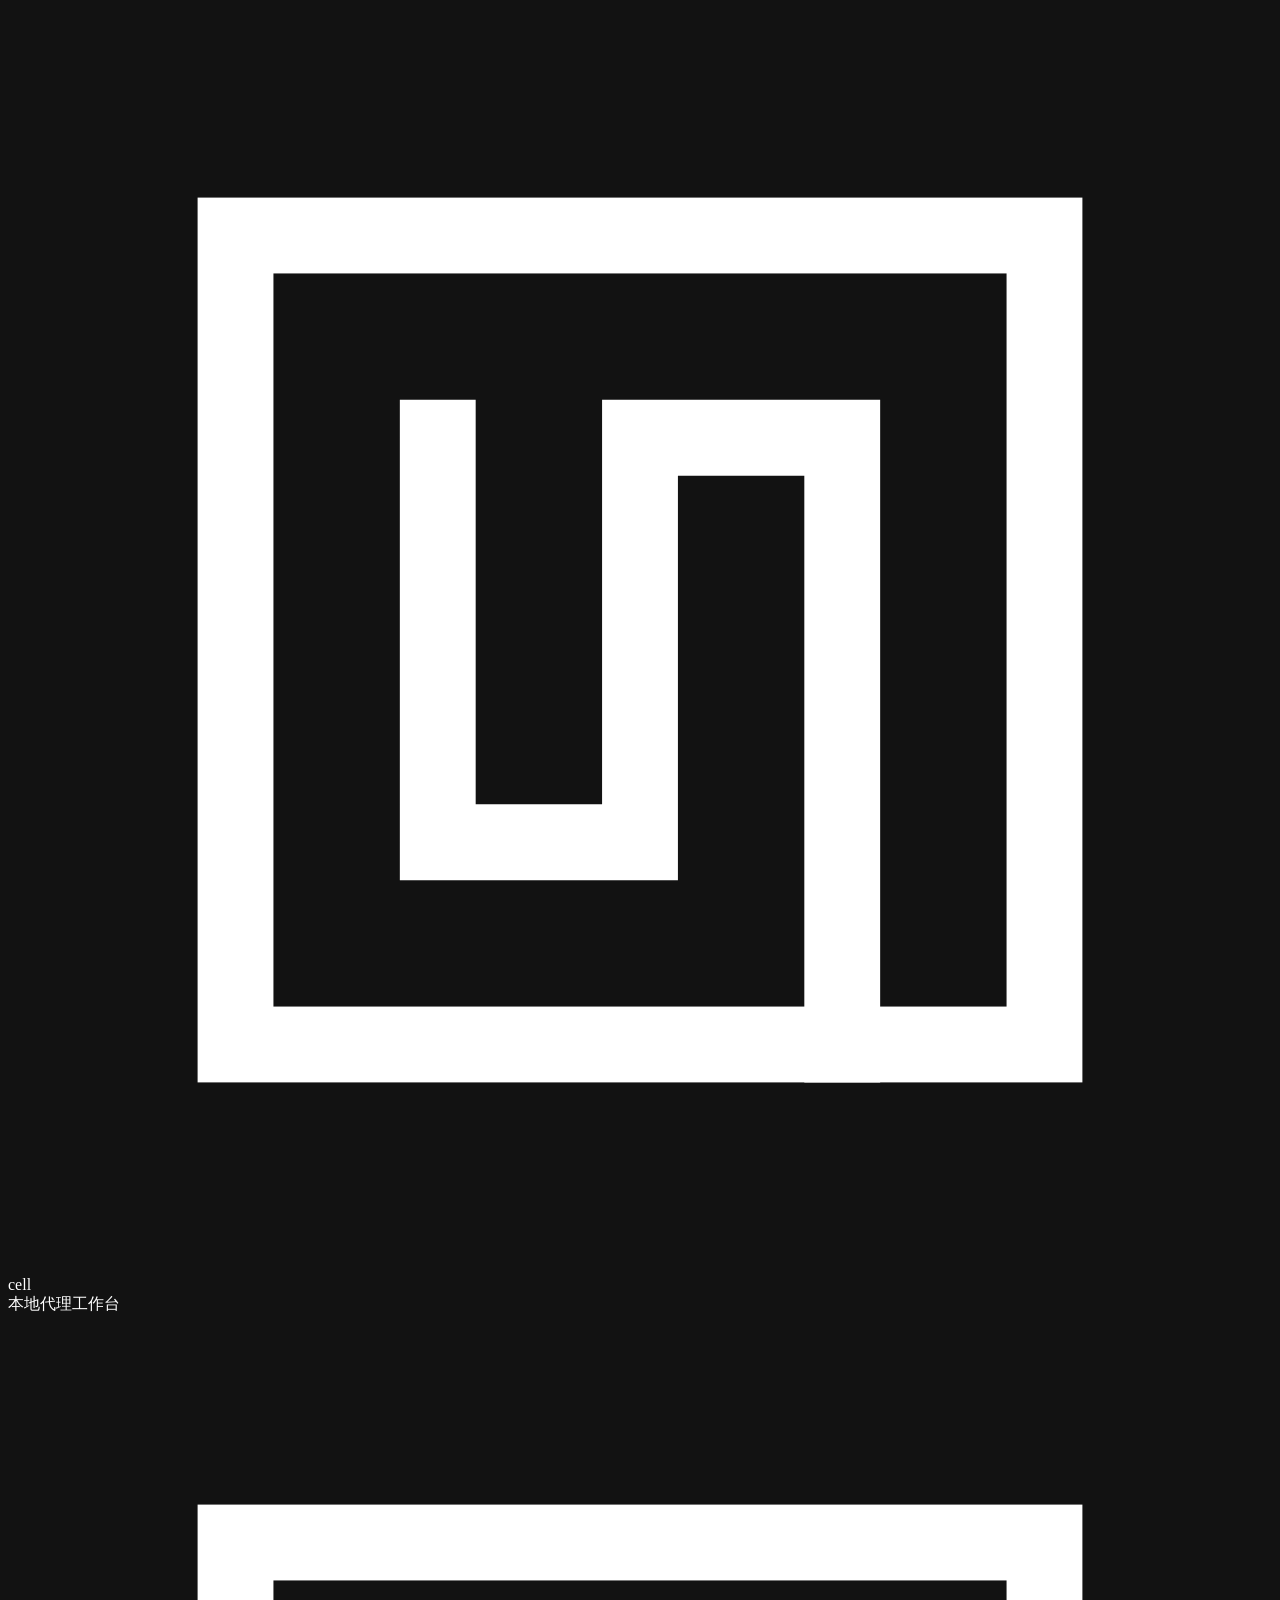
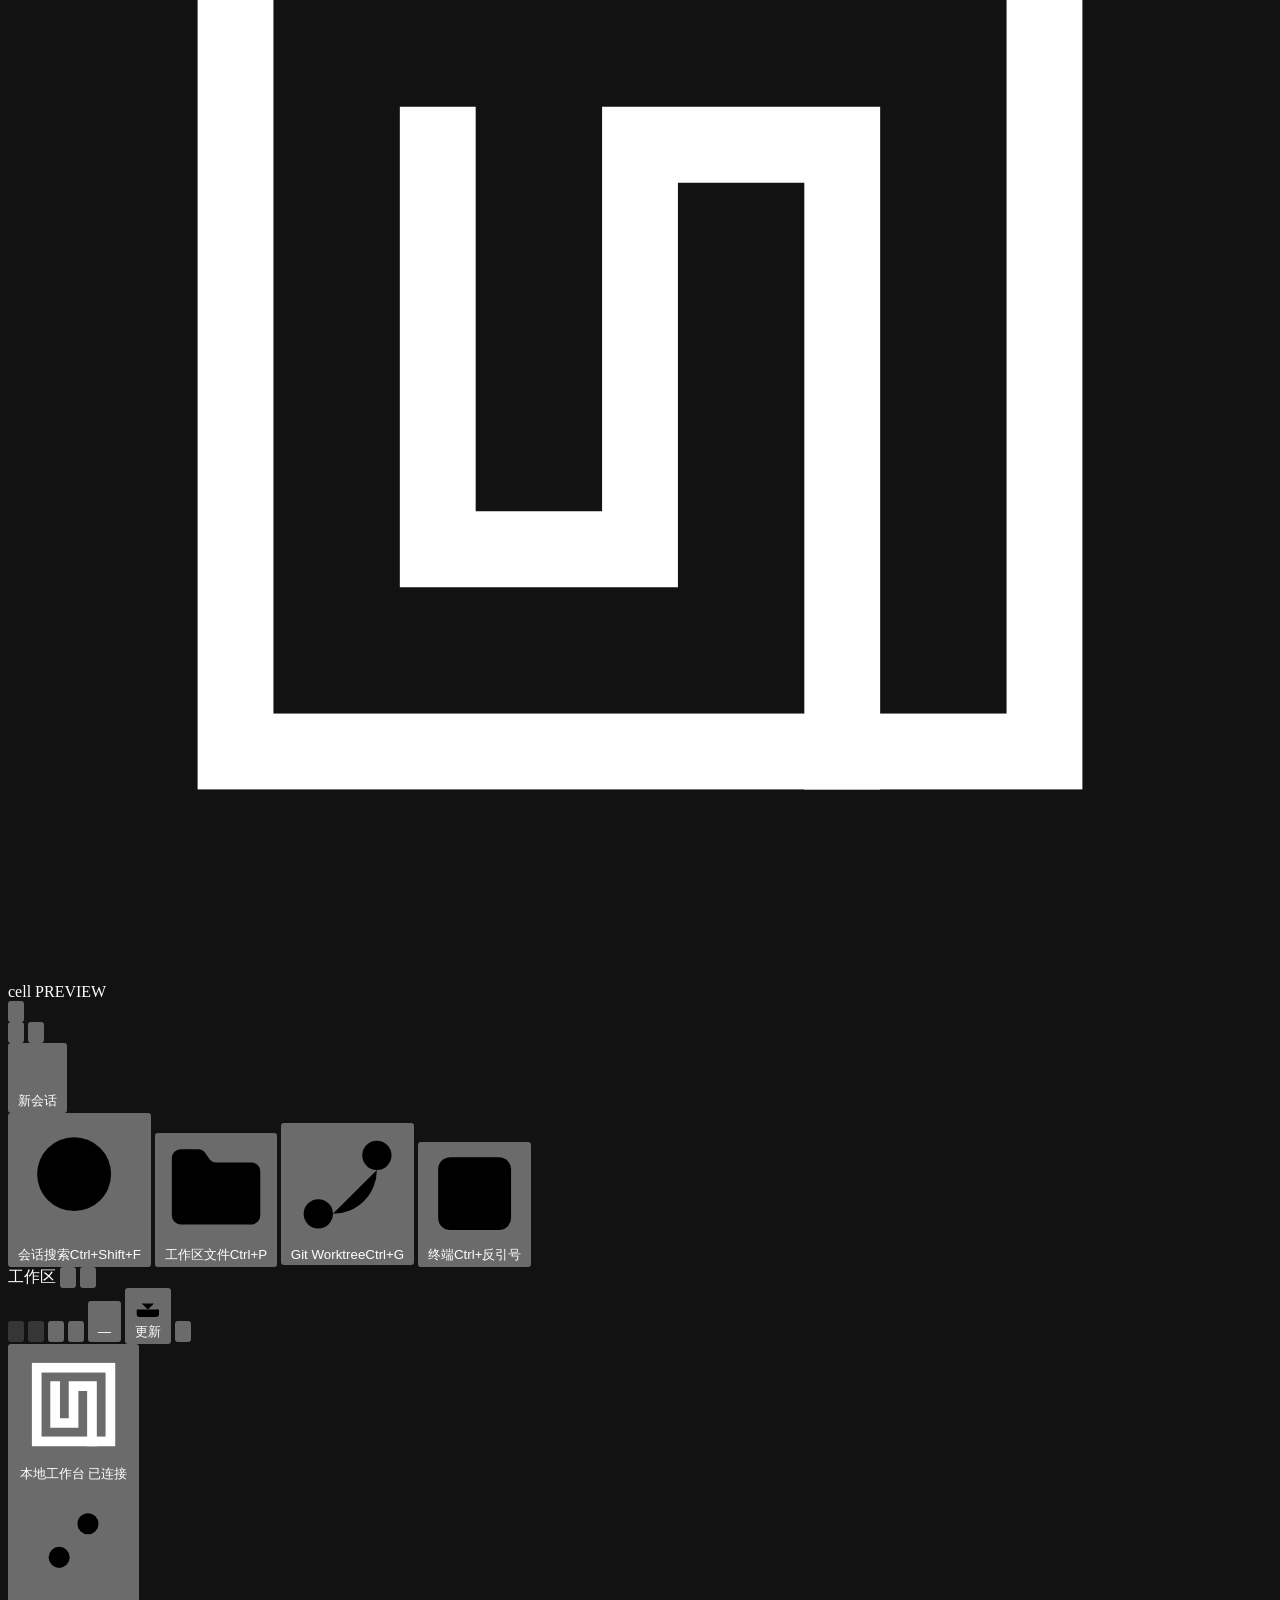
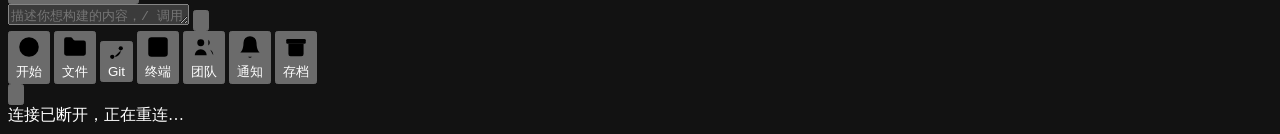
==== src/ui/src/index.html @ 106f0a0b "release" ====
<!DOCTYPE html>
<html lang="zh-CN" data-anim="2">
<head>
<meta charset="utf-8">
<meta name="viewport" content="width=device-width,initial-scale=1">
<meta name="color-scheme" content="dark">
<meta name="theme-color" content="#111113">
<title>cell · 本地代理工作台</title>
<link rel="icon" href="data:image/svg+xml,%3Csvg xmlns='http://www.w3.org/2000/svg' viewBox='0 0 500 500'%3E%3Crect x='10' y='10' width='480' height='480' rx='104' fill='%23141416' stroke='%2335353a' stroke-width='14'/%3E%3Cg fill='none' stroke='%23e8e8ea' stroke-width='30' stroke-linejoin='miter' stroke-linecap='square'%3E%3Crect x='90' y='90' width='320' height='320'/%3E%3Cpath d='M 170 170 L 170 330 L 250 330 L 250 170 L 330 170 L 330 410'/%3E%3C/g%3E%3C/svg%3E">
<style>
/*@css*/
</style>
<script>
/* 启动页开关必须在首次绘制之前定下来：下面 #splash 是静态画出来的，
   等 state 回来再隐藏会白闪一屏。桌面壳在 URL 上带 splash=0（设置里关掉
   了启动页）时，这里同步打上 no-splash（样式见 10-splash.css）。
   内联在 head：外链脚本和页面脚本都晚于首次绘制。
   浏览器里同样可用：?splash=0 即可跳过启动页。 */
try {
  if (/[?&]splash=0(?:&|$)/.test(location.search))
    document.documentElement.classList.add('no-splash');
} catch (e) {}
</script>
</head>
<body>
<!-- ==================== 启动页 ====================
     先于应用绘制：页面第一帧就是它，窗口打开时不会先闪一屏空白。
     结构固定，内容由 10-shell.js 按 .cell/cell-app.json 的 splash 段定制：
       · 默认：内置 logo 描边动画 + 标题 + 副标题 + 进度线
       · 自定义图片：.cell/splash/<file>（替换 logo）
       · 自定义整页：.cell/splash/index.html（同源 iframe，铺满整屏）
     启动完成后淡出并移除。                                       -->
<div id="splash">
  <div class="sp-inner" id="splashInner">
    <div class="sp-logo" id="splashLogo">
      <svg viewBox="0 0 500 500" xmlns="http://www.w3.org/2000/svg" aria-hidden="true">
        <g fill="none" stroke="currentColor" stroke-width="30" stroke-linejoin="miter" stroke-linecap="square">
          <rect class="sp-frame" pathLength="100" x="90" y="90" width="320" height="320"/>
          <path class="sp-path" pathLength="100" d="M 170 170 L 170 330 L 250 330 L 250 170 L 330 170 L 330 410"/>
        </g>
      </svg>
    </div>
    <img class="sp-image" id="splashImage" alt="" hidden>
    <div class="sp-title" id="splashTitle">cell</div>
    <div class="sp-sub" id="splashSub">本地代理工作台</div>
    <div class="sp-bar" id="splashBar"><i></i></div>
  </div>
  <iframe class="sp-page" id="splashFrame" title="自定义启动页" hidden></iframe>
</div>

<div id="app">
  <!-- ==================== 标题栏 ====================
       只有一栏：品牌（工作时动态 logo）/ 侧栏开关 / 页签 / 动作 / 窗口按钮。
       窗口是无边框的（Windows 上由 src/cell-app.cpp 的 frame 去掉系统标题栏），
       这一栏同时是拖拽区 —— 空白处按住即可移动窗口。                     -->
  <header id="titlebar">
    <div class="brand" id="brandWrap" title="cell">
      <span class="logo" id="brandLogo"><svg viewBox="0 0 500 500" xmlns="http://www.w3.org/2000/svg" aria-hidden="true"><g fill="none" stroke="currentColor" stroke-width="30" stroke-linejoin="miter" stroke-linecap="square"><rect x="90" y="90" width="320" height="320"/><path d="M 170 170 L 170 330 L 250 330 L 250 170 L 330 170 L 330 410"/></g></svg></span>
      <span class="brand-name">cell</span>
      <span class="brand-badge">PREVIEW</span>
    </div>
    <button class="icon-btn" id="btnSidebarToggle" title="收起侧栏 (Ctrl+B)" aria-label="收起侧栏" aria-pressed="true">
      <svg class="uico" viewBox="0 0 24 24" aria-hidden="true"><rect x="3" y="3" width="18" height="18" rx="2"/><path d="M9 3v18"/></svg>
    </button>
    <div class="tb-sep" aria-hidden="true"></div>
    <div id="tabbar"></div>
    <div id="topActions">
      <button class="icon-btn" id="btnTopSearch" title="搜索会话 (Ctrl+Shift+F)" aria-label="搜索会话">
        <svg class="uico" viewBox="0 0 24 24" aria-hidden="true"><circle cx="11" cy="11" r="7"/><path d="M20.5 20.5 16.2 16.2"/></svg>
      </button>
      <button class="icon-btn" id="btnTopDock" title="打开/收起右侧面板 (Ctrl+Shift+E)" aria-label="右侧面板" aria-pressed="false">
        <svg class="uico" viewBox="0 0 24 24" aria-hidden="true"><rect x="3" y="3" width="18" height="18" rx="2"/><path d="M15 3v18"/></svg>
      </button>
    </div>
    <div class="winctl" id="winCtl" hidden>
      <button class="wc" id="wcMin" title="最小化" aria-label="最小化">
        <svg viewBox="0 0 12 12" aria-hidden="true"><path d="M2.5 6h7"/></svg>
      </button>
      <button class="wc" id="wcMax" title="最大化" aria-label="最大化">
        <svg viewBox="0 0 12 12" aria-hidden="true" class="ico-max"><rect x="2.5" y="2.5" width="7" height="7" rx=".6"/></svg>
        <svg viewBox="0 0 12 12" aria-hidden="true" class="ico-restore" hidden><rect x="2.2" y="3.6" width="6.2" height="6.2" rx=".6"/><path d="M4.4 3.6V2.4a.6.6 0 0 1 .6-.6h4.6a.6.6 0 0 1 .6.6v4.6a.6.6 0 0 1-.6.6H9.4"/></svg>
      </button>
      <button class="wc close" id="wcClose" title="关闭" aria-label="关闭">
        <svg viewBox="0 0 12 12" aria-hidden="true"><path d="M3 3l6 6M9 3l-6 6"/></svg>
      </button>
    </div>
  </header>

  <div id="shell">
    <!-- ==================== 侧栏 ==================== -->
    <aside id="sidebar">
      <button class="btn primary new-chat" id="btnNewSession" title="新建会话 (Ctrl+N)">
        <span class="bico"><svg class="uico" viewBox="0 0 24 24" aria-hidden="true"><path d="M12 5v14M5 12h14"/></svg></span>
        <span>新会话</span>
      </button>

      <nav class="sb-nav" aria-label="工作台入口">
        <button class="sb-nav-item" id="btnSearch" title="搜索全部会话内容 (Ctrl+Shift+F)">
          <span class="ni-ico"><svg class="uico" viewBox="0 0 24 24" aria-hidden="true"><circle cx="11" cy="11" r="7"/><path d="M20.5 20.5 16.2 16.2"/></svg></span>
          <span class="ni-label">会话搜索</span><span class="sb-kbd">Ctrl+Shift+F</span>
        </button>
        <button class="sb-nav-item" id="btnFiles" title="浏览工作区文件 (Ctrl+P)">
          <span class="ni-ico"><svg class="uico" viewBox="0 0 24 24" aria-hidden="true"><path d="M20 20a2 2 0 0 0 2-2V8a2 2 0 0 0-2-2h-7.9a2 2 0 0 1-1.69-.9L9.6 3.9A2 2 0 0 0 7.93 3H4a2 2 0 0 0-2 2v13a2 2 0 0 0 2 2Z"/></svg></span>
          <span class="ni-label">工作区文件</span><span class="sb-kbd">Ctrl+P</span>
        </button>
        <button class="sb-nav-item" id="btnGit" title="Git 状态 / Worktree 管理 (Ctrl+G)">
          <span class="ni-ico"><svg class="uico" viewBox="0 0 24 24" aria-hidden="true"><path d="M6 3v12"/><circle cx="18" cy="6" r="3"/><circle cx="6" cy="18" r="3"/><path d="M18 9a9 9 0 0 1-9 9"/></svg></span>
          <span class="ni-label">Git Worktree</span><span class="sb-kbd">Ctrl+G</span>
        </button>
        <button class="sb-nav-item" id="btnTerminal" title="在工作区运行命令 (Ctrl+反引号)">
          <span class="ni-ico"><svg class="uico" viewBox="0 0 24 24" aria-hidden="true"><rect x="3" y="3" width="18" height="18" rx="3"/><path d="m7 9 3 3-3 3M13 15h4"/></svg></span>
          <span class="ni-label">终端</span><span class="sb-kbd">Ctrl+反引号</span>
        </button>
      </nav>

      <div class="sb-section">
        <div class="sb-section-head">
          <span class="sb-section-title">工作区</span>
          <span class="grow"></span>
          <button class="icon-btn sm" id="btnWsFilter" title="筛选会话">
            <svg class="uico" viewBox="0 0 24 24" aria-hidden="true"><path d="M3 5h18l-7 8v6l-4 2v-8L3 5Z"/></svg>
          </button>
          <button class="icon-btn sm" id="btnOpenWs" title="打开工作区 (Ctrl+O)">
            <svg class="uico" viewBox="0 0 24 24" aria-hidden="true"><path d="M20 20a2 2 0 0 0 2-2V8a2 2 0 0 0-2-2h-7.9a2 2 0 0 1-1.69-.9L9.6 3.9A2 2 0 0 0 7.93 3H4a2 2 0 0 0-2 2v13a2 2 0 0 0 2 2Z"/><path d="M12 10v6M9 13h6"/></svg>
          </button>
        </div>
        <div id="sessionList" class="sb-list"></div>
      </div>

      <div class="sb-foot">
        <div class="sb-tools">
          <button class="icon-btn sm" id="navBack" title="后退" disabled><svg class="uico" viewBox="0 0 24 24" aria-hidden="true"><path d="M19 12H5M12 19l-7-7 7-7"/></svg></button>
          <button class="icon-btn sm" id="navFwd" title="前进" disabled><svg class="uico" viewBox="0 0 24 24" aria-hidden="true"><path d="M5 12h14M12 5l7 7-7 7"/></svg></button>
          <button class="icon-btn sm" id="navRefresh" title="刷新状态"><svg class="uico" viewBox="0 0 24 24" aria-hidden="true"><path d="M21 12a8 8 0 1 1-2.34-5.66M21 4v4h-4"/></svg></button>
          <button class="icon-btn sm" id="navHome" title="主页（返回主视图）"><svg class="uico" viewBox="0 0 24 24" aria-hidden="true"><path d="m3 11 9-8 9 8"/><path d="M5 10v10h5v-6h4v6h5V10"/></svg></button>
          <button class="icon-btn sm sb-uchip" id="navUsage" title="用量统计" aria-haspopup="dialog" aria-expanded="false" aria-label="用量统计">
            <svg class="uico" viewBox="0 0 24 24" aria-hidden="true"><path d="M4.5 20V11M9.75 20V5M15 20v-6M20.25 20V8.5"/><path d="M2.5 20h19"/></svg>
            <span class="sb-uval" id="navUsageVal">—</span>
          </button>
          <button class="icon-btn sm sb-uchip" id="navUpdate" title="有新版本" aria-label="有新版本，前往下载">
            <svg class="uico" viewBox="0 0 24 24" aria-hidden="true"><path d="M21 15v4a2 2 0 0 1-2 2H5a2 2 0 0 1-2-2v-4"/><path d="m7 10 5 5 5-5M12 15V3"/></svg>
            <span class="sb-uval">更新</span>
          </button>
          <span class="grow"></span>
          <button class="icon-btn sm docktoggle" id="navDock" title="打开面板" aria-pressed="false">
            <svg class="uico" viewBox="0 0 24 24" aria-hidden="true"><rect x="3" y="3" width="18" height="18" rx="2"/><path d="M15 3v18"/></svg>
          </button>
        </div>
        <button class="sb-account" id="btnSettings" title="设置 (Ctrl+,)">
          <span class="sb-avatar"><svg viewBox="0 0 500 500" aria-hidden="true"><g fill="none" stroke="currentColor" stroke-width="42" stroke-linejoin="miter" stroke-linecap="square"><rect x="90" y="90" width="320" height="320"/><path d="M 170 170 L 170 330 L 250 330 L 250 170 L 330 170 L 330 410"/></g></svg></span>
          <span class="sb-account-txt">
            <span class="sb-account-name">本地工作台</span>
            <span class="sb-account-sub" id="sbConnState">已连接</span>
          </span>
          <span class="sb-gear"><svg class="uico" viewBox="0 0 24 24" aria-hidden="true"><path d="M4 8.5h8.5M17.5 8.5H20M4 15.5h2.5M11.5 15.5H20"/><circle cx="15" cy="8.5" r="2.2"/><circle cx="9" cy="15.5" r="2.2"/></svg></span>
        </button>
      </div>
    </aside>
    <div class="rz rz-v" id="rzSidebar" role="separator" aria-orientation="vertical" tabindex="0" title="拖动调整侧栏宽度（←/→ 微调，Shift 加速）"></div>

    <!-- ==================== 主区 ==================== -->
    <div id="main">
      <div id="banner"></div>

      <div id="workarea">
        <div id="centre">
          <div id="tabview"></div>
          <div class="composer" id="composer">
            <div class="composer-stack">
              <div class="slash" id="slashPanel"></div>
              <div class="rz rz-h rz-composer" id="rzComposer" role="separator" aria-orientation="horizontal" tabindex="0" title="拖动调整输入栏高度（↑/↓ 微调，Shift 加速）"></div>
              <!-- 输入栏内容由 ComposerUI（05-composer.js）构建；以下是兼容旧脚本的最小骨架 -->
              <div class="composer-inner" id="composerInner">
                <div class="inputbox" id="inputBox">
                  <div class="inputrow">
                    <textarea id="ta" rows="1" placeholder="描述你想构建的内容，/ 调用指令，@ 文件或对话"></textarea>
                    <button class="sendbtn" id="sendBtn" title="发送 (Enter)" aria-label="发送">
                      <svg class="ico-send" viewBox="0 0 24 24" aria-hidden="true"><path d="M12 19V5M5 12l7-7 7 7"/></svg>
                    </button>
                  </div>
                  <div class="attachbar" id="attachBar" hidden>
                    <button class="btn ghost sm" id="btnPickFile" title="选择要发送的文件">
                      <svg class="uico" viewBox="0 0 24 24" aria-hidden="true"><path d="M21.44 11.05l-9.19 9.19a6 6 0 0 1-8.49-8.49l9.19-9.19a4 4 0 0 1 5.66 5.66l-9.2 9.19a2 2 0 0 1-2.83-2.83l8.49-8.48"/></svg>
                      选择文件
                    </button>
                    <span class="dim tiny">也可把文件拖进输入栏，或直接粘贴</span>
                  </div>
                  <div class="chips" id="chips"></div>
                  <input type="file" id="fileInput" multiple hidden>
                </div>
              </div>
            </div>
          </div>
        </div>

        <div class="rz rz-v" id="rzDock" role="separator" aria-orientation="vertical" tabindex="0" title="拖动调整面板宽度（←/→ 微调，Shift 加速）"></div>
        <aside id="rightdock">
          <div class="dockhead">
            <div class="docktabs" id="dockTabs" role="tablist">
              <button class="docktab" data-dock="start" role="tab" title="开始">
                <svg class="uico" viewBox="0 0 24 24" aria-hidden="true"><circle cx="12" cy="12" r="9"/><path d="m16 8-2.5 5.5L8 16l2.5-5.5L16 8Z"/></svg><span>开始</span>
              </button>
              <button class="docktab" data-dock="files" role="tab" title="工作区文件">
                <svg class="uico" viewBox="0 0 24 24" aria-hidden="true"><path d="M20 20a2 2 0 0 0 2-2V8a2 2 0 0 0-2-2h-7.9a2 2 0 0 1-1.69-.9L9.6 3.9A2 2 0 0 0 7.93 3H4a2 2 0 0 0-2 2v13a2 2 0 0 0 2 2Z"/></svg><span>文件</span>
              </button>
              <button class="docktab" data-dock="git" role="tab" title="Git / Worktree">
                <svg class="uico" viewBox="0 0 24 24" aria-hidden="true"><path d="M6 3v12"/><circle cx="18" cy="6" r="3"/><circle cx="6" cy="18" r="3"/><path d="M18 9a9 9 0 0 1-9 9"/></svg><span>Git</span>
              </button>
              <button class="docktab" data-dock="terminal" role="tab" title="终端">
                <svg class="uico" viewBox="0 0 24 24" aria-hidden="true"><rect x="3" y="3" width="18" height="18" rx="3"/><path d="m7 9 3 3-3 3M13 15h4"/></svg><span>终端</span>
              </button>
              <button class="docktab" data-dock="teamwork" role="tab" title="Teamwork">
                <svg class="uico" viewBox="0 0 24 24" aria-hidden="true"><circle cx="9" cy="8" r="3.2"/><path d="M3.5 19.5a5.5 5.5 0 0 1 11 0"/><path d="M16 5.4a3.2 3.2 0 0 1 0 5.2M17.8 14.6a5.5 5.5 0 0 1 2.7 4.9"/></svg><span>团队</span>
              </button>
              <button class="docktab" data-dock="notices" role="tab" title="通知">
                <svg class="uico" viewBox="0 0 24 24" aria-hidden="true"><path d="M6 8a6 6 0 0 1 12 0c0 7 3 9 3 9H3s3-2 3-9"/><path d="M10.3 21a1.94 1.94 0 0 0 3.4 0"/></svg><span>通知</span>
              </button>
              <button class="docktab" data-dock="archives" role="tab" title="存档">
                <svg class="uico" viewBox="0 0 24 24" aria-hidden="true"><rect x="3" y="4.5" width="18" height="4.5" rx="1.2"/><path d="M5 9v9.5a2 2 0 0 0 2 2h10a2 2 0 0 0 2-2V9"/><path d="M10 13h4"/></svg><span>存档</span>
              </button>
            </div>
            <button class="icon-btn sm" id="dockClose" title="收起面板 (Esc)" aria-label="收起面板">
              <svg class="uico" viewBox="0 0 24 24" aria-hidden="true"><path d="M18 6 6 18M6 6l12 12"/></svg>
            </button>
          </div>
          <div class="dockbody" id="dockBody"></div>
        </aside>
      </div>
      <div id="reconnect">连接已断开，正在重连…</div>
    </div>
  </div>
</div>

<!-- ==================== 覆盖层容器（内容由 06/07 脚本构建） ==================== -->
<div id="settings"></div>
<div class="modal" id="approvalModal"></div>
<div class="modal" id="genericModal"></div>
<div class="modal" id="searchModal"></div>
<div id="windows"></div>
<div id="toasts"></div>
<div id="ctxmenu"></div>

<!-- 无边框窗口的四边/四角缩放热区（只在桌面壳里启用，见 10-shell.js）。
     用元素而不是 JS 算坐标，是为了让 cursor 由 CSS 直接给出。 -->
<div id="edges" hidden aria-hidden="true">
  <i data-dir="n"></i><i data-dir="s"></i><i data-dir="w"></i><i data-dir="e"></i>
  <i data-dir="nw"></i><i data-dir="ne"></i><i data-dir="sw"></i><i data-dir="se"></i>
</div>

<script>
/*@js*/
</script>
</body>
</html>
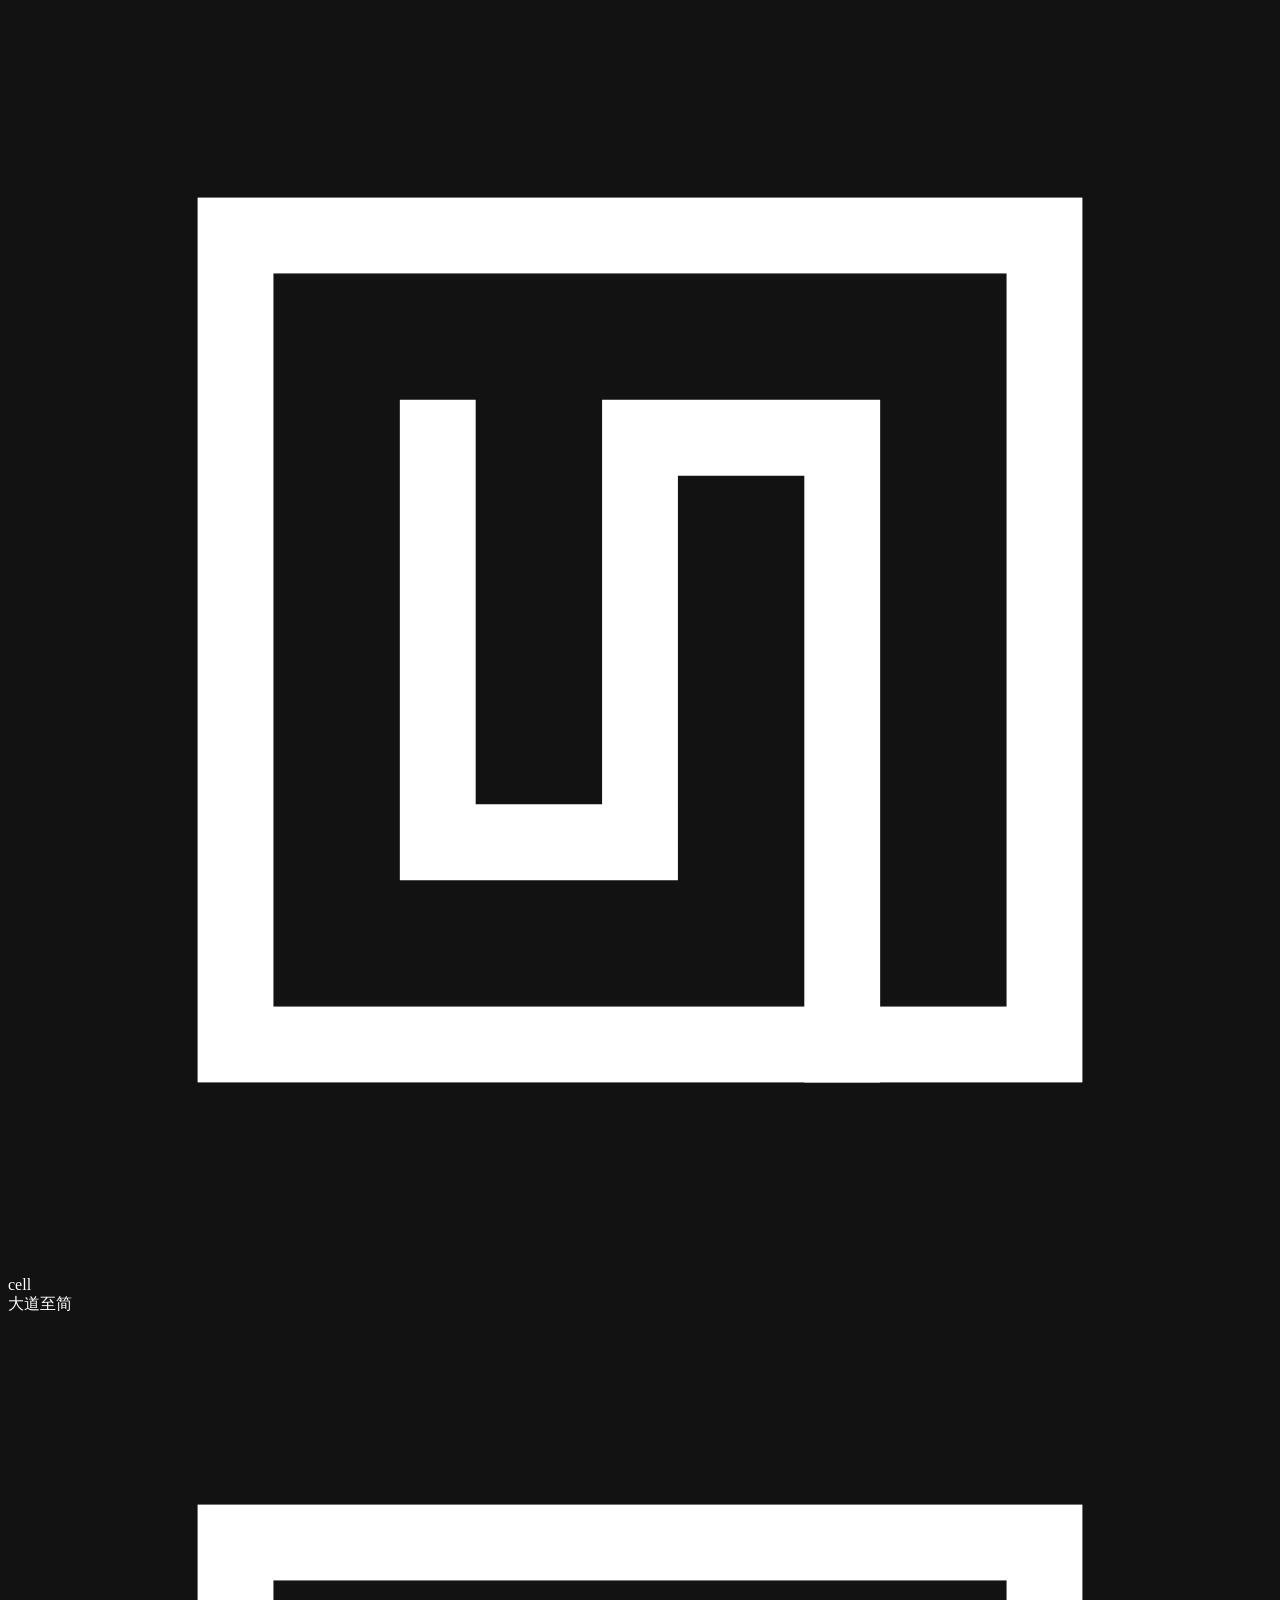
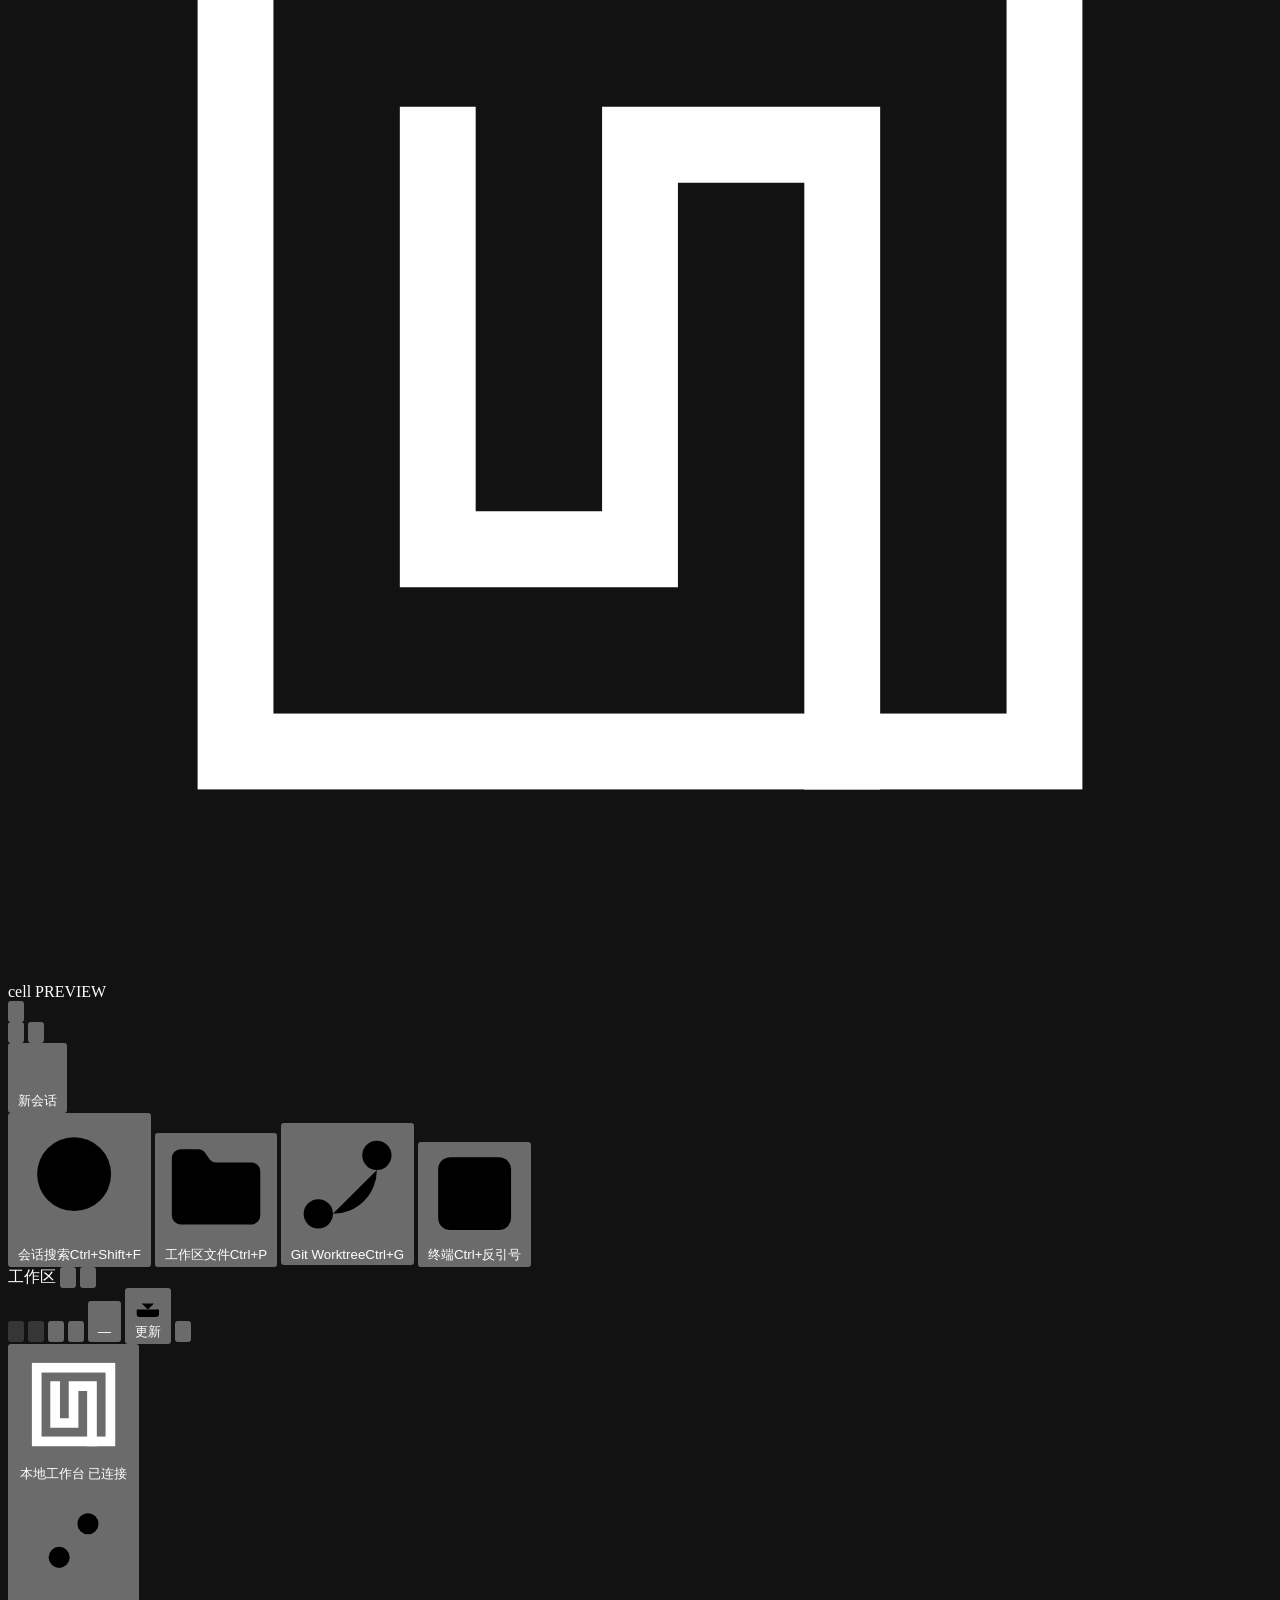
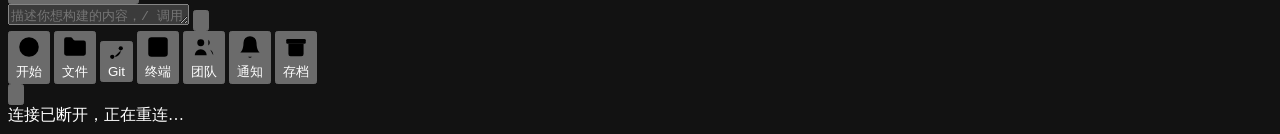
==== commit 252ade0c: "release" ====
--- a/src/ui/src/index.html
+++ b/src/ui/src/index.html
@@ -15,10 +15,19 @@
    等 state 回来再隐藏会白闪一屏。桌面壳在 URL 上带 splash=0（设置里关掉
    了启动页）时，这里同步打上 no-splash（样式见 10-splash.css）。
    内联在 head：外链脚本和页面脚本都晚于首次绘制。
-   浏览器里同样可用：?splash=0 即可跳过启动页。 */
+   浏览器里同样可用：?splash=0 即可跳过启动页。
+
+   外观（主题 / 动画等级）同理：启动页的底色取 --bg、文字取 --fg，主题晚一步
+   落到 <html> 上，浅色主题会先画出一屏**深色**启动页再翻白（1.4s 的启动页
+   里这个跳变很明显）。Theme.init() 在 boot 里，跑在 DOMContentLoaded，
+   所以在这里先把 localStorage 里的选择贴上去。 */
 try {
   if (/[?&]splash=0(?:&|$)/.test(location.search))
     document.documentElement.classList.add('no-splash');
+  const th = localStorage.getItem('cell.theme');
+  if (th) document.documentElement.dataset.theme = th;
+  const an = localStorage.getItem('cell.anim');
+  if (an != null) document.documentElement.dataset.anim = an;
 } catch (e) {}
 </script>
 </head>
@@ -42,7 +51,7 @@
     </div>
     <img class="sp-image" id="splashImage" alt="" hidden>
     <div class="sp-title" id="splashTitle">cell</div>
-    <div class="sp-sub" id="splashSub">本地代理工作台</div>
+    <div class="sp-sub" id="splashSub">大道至简</div>
     <div class="sp-bar" id="splashBar"><i></i></div>
   </div>
   <iframe class="sp-page" id="splashFrame" title="自定义启动页" hidden></iframe>
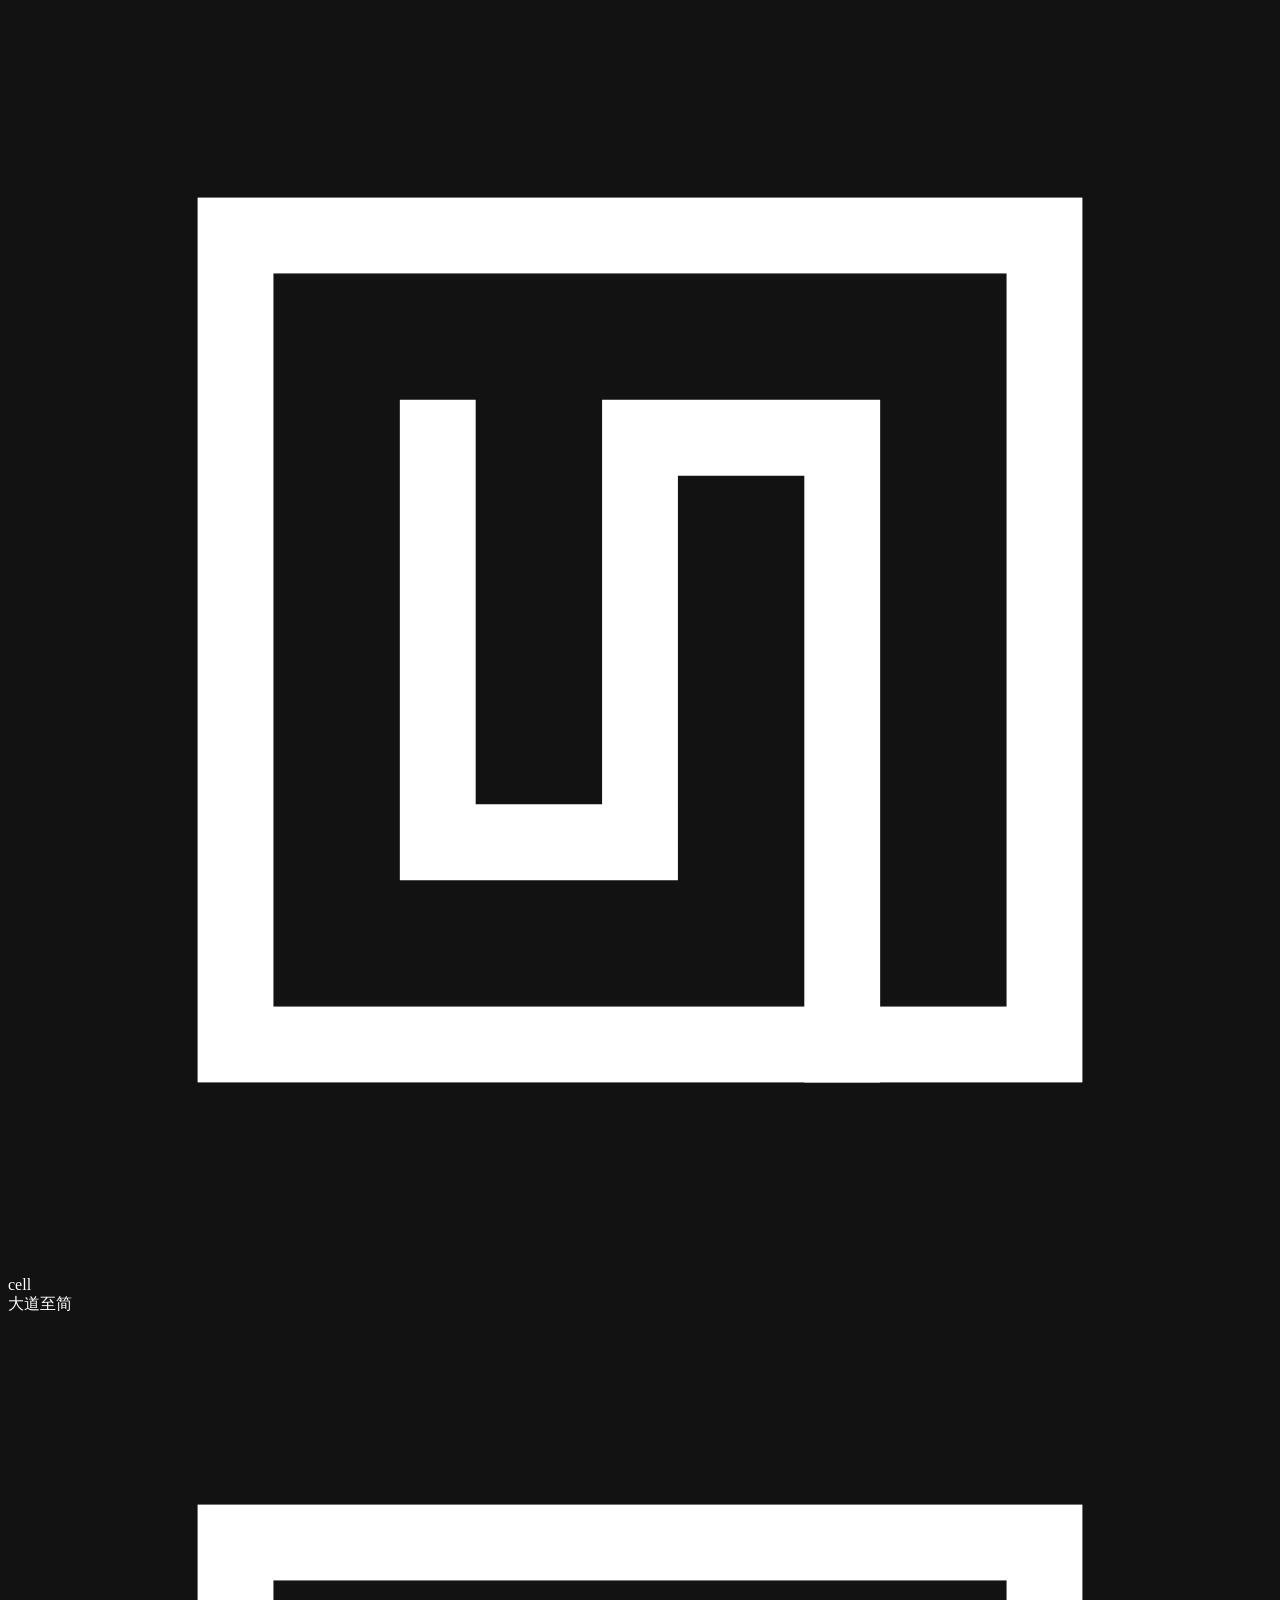
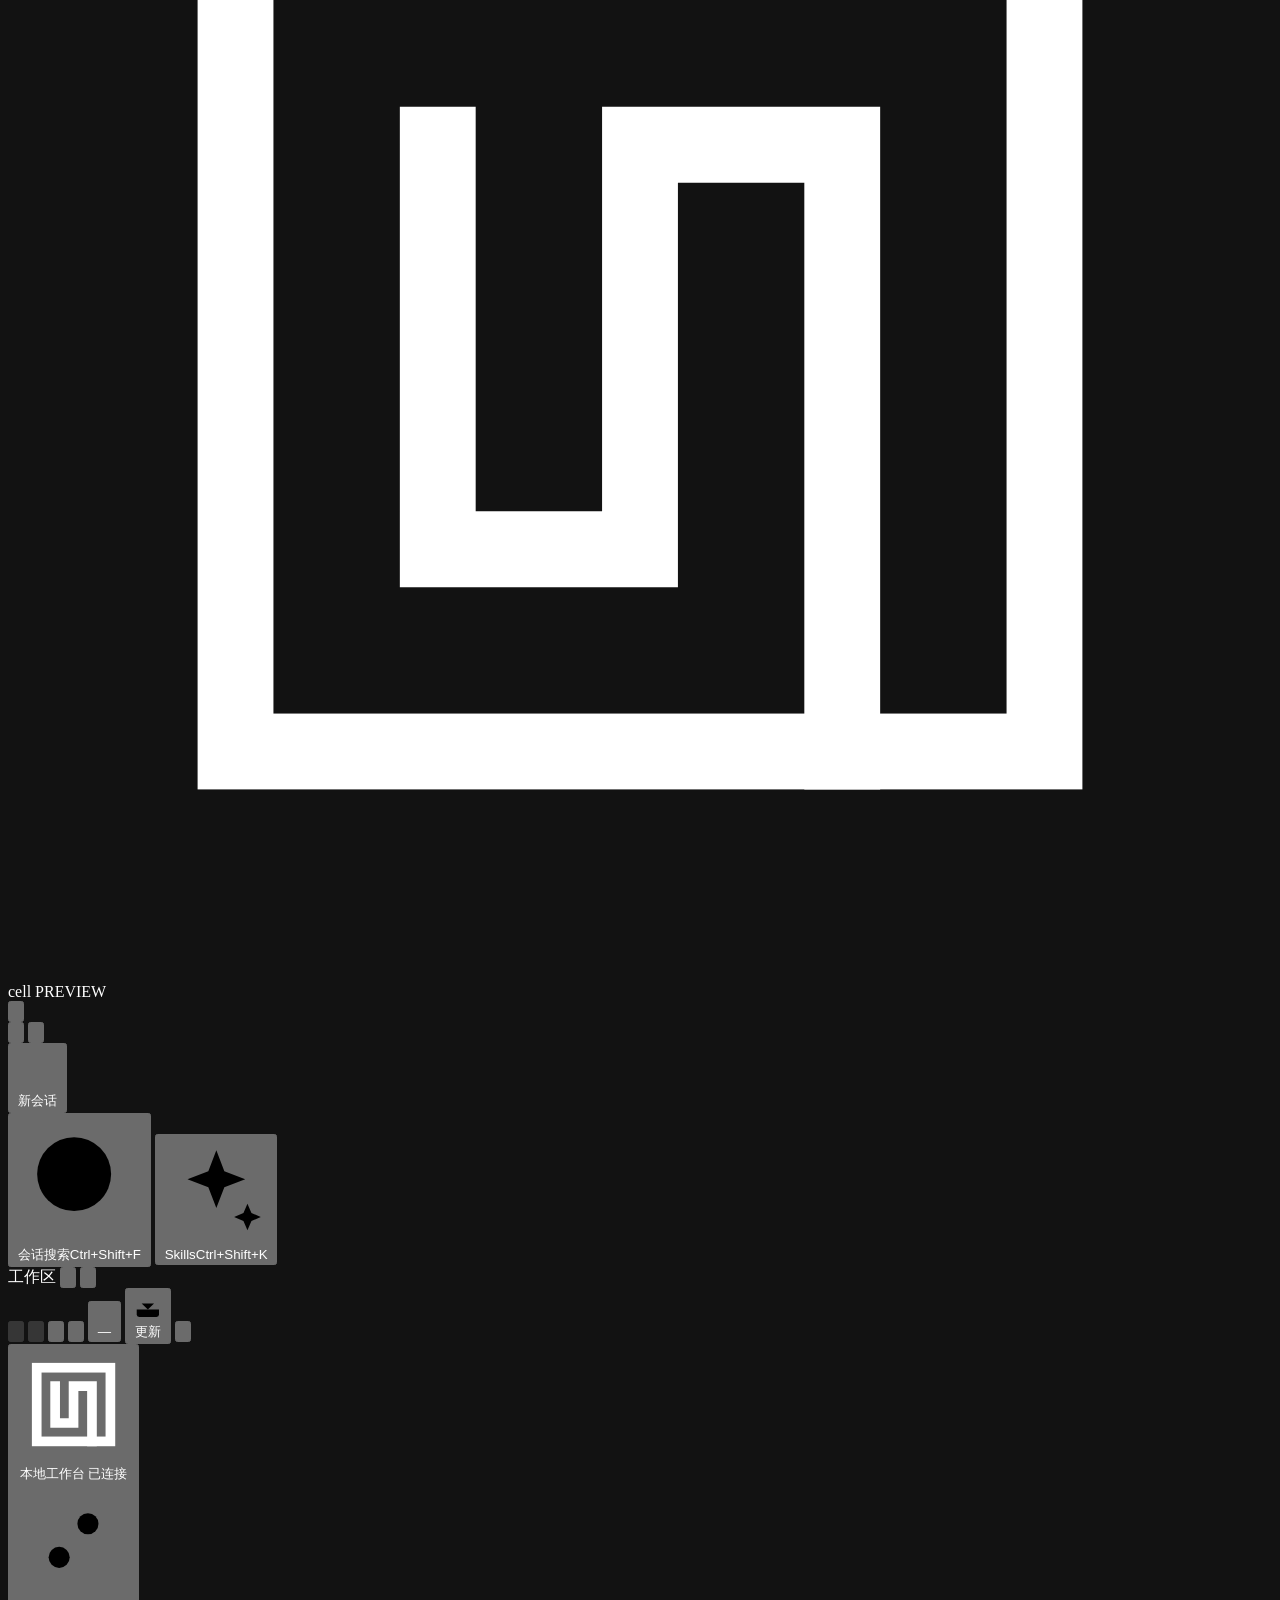
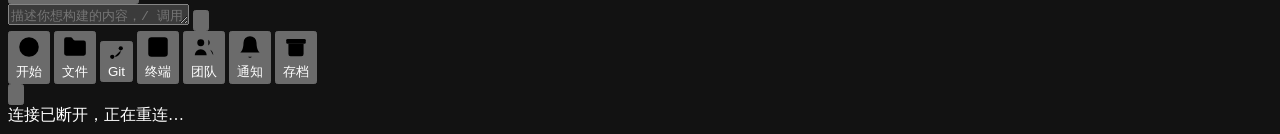
==== commit 57fba59c: "release" ====
--- a/src/ui/src/index.html
+++ b/src/ui/src/index.html
@@ -108,17 +108,9 @@
           <span class="ni-ico"><svg class="uico" viewBox="0 0 24 24" aria-hidden="true"><circle cx="11" cy="11" r="7"/><path d="M20.5 20.5 16.2 16.2"/></svg></span>
           <span class="ni-label">会话搜索</span><span class="sb-kbd">Ctrl+Shift+F</span>
         </button>
-        <button class="sb-nav-item" id="btnFiles" title="浏览工作区文件 (Ctrl+P)">
-          <span class="ni-ico"><svg class="uico" viewBox="0 0 24 24" aria-hidden="true"><path d="M20 20a2 2 0 0 0 2-2V8a2 2 0 0 0-2-2h-7.9a2 2 0 0 1-1.69-.9L9.6 3.9A2 2 0 0 0 7.93 3H4a2 2 0 0 0-2 2v13a2 2 0 0 0 2 2Z"/></svg></span>
-          <span class="ni-label">工作区文件</span><span class="sb-kbd">Ctrl+P</span>
-        </button>
-        <button class="sb-nav-item" id="btnGit" title="Git 状态 / Worktree 管理 (Ctrl+G)">
-          <span class="ni-ico"><svg class="uico" viewBox="0 0 24 24" aria-hidden="true"><path d="M6 3v12"/><circle cx="18" cy="6" r="3"/><circle cx="6" cy="18" r="3"/><path d="M18 9a9 9 0 0 1-9 9"/></svg></span>
-          <span class="ni-label">Git Worktree</span><span class="sb-kbd">Ctrl+G</span>
-        </button>
-        <button class="sb-nav-item" id="btnTerminal" title="在工作区运行命令 (Ctrl+反引号)">
-          <span class="ni-ico"><svg class="uico" viewBox="0 0 24 24" aria-hidden="true"><rect x="3" y="3" width="18" height="18" rx="3"/><path d="m7 9 3 3-3 3M13 15h4"/></svg></span>
-          <span class="ni-label">终端</span><span class="sb-kbd">Ctrl+反引号</span>
+        <button class="sb-nav-item" id="btnSkills" title="管理技能 (Ctrl+Shift+K)">
+          <span class="ni-ico"><svg class="uico" viewBox="0 0 24 24" aria-hidden="true"><path d="m12 3 1.8 4.7L18.5 9.5l-4.7 1.8L12 16l-1.8-4.7L5.5 9.5l4.7-1.8L12 3Z"/><path d="M19 15l.9 2.1L22 18l-2.1.9L19 21l-.9-2.1L16 18l2.1-.9L19 15Z"/></svg></span>
+          <span class="ni-label">Skills</span><span class="sb-kbd">Ctrl+Shift+K</span>
         </button>
       </nav>
 
@@ -242,6 +234,7 @@
 
 <!-- ==================== 覆盖层容器（内容由 06/07 脚本构建） ==================== -->
 <div id="settings"></div>
+<div id="skillsPage"></div>
 <div class="modal" id="approvalModal"></div>
 <div class="modal" id="genericModal"></div>
 <div class="modal" id="searchModal"></div>
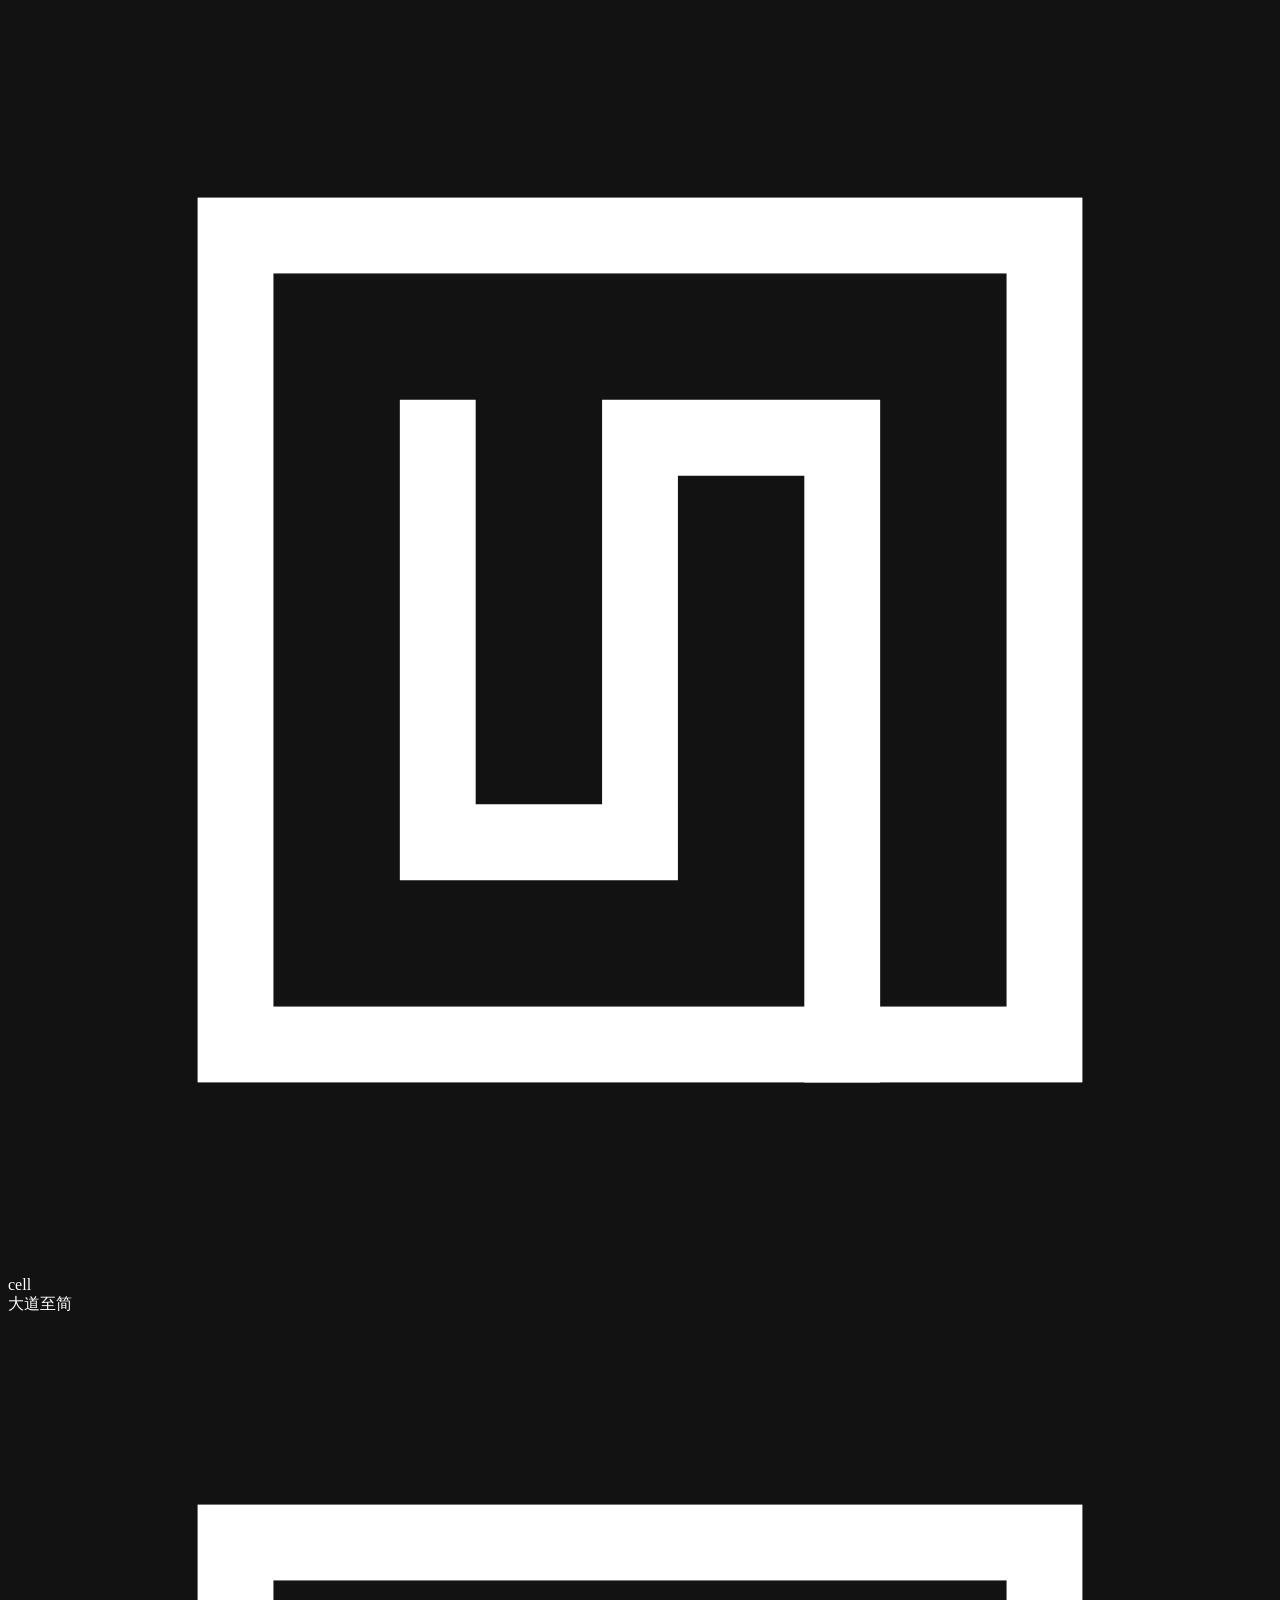
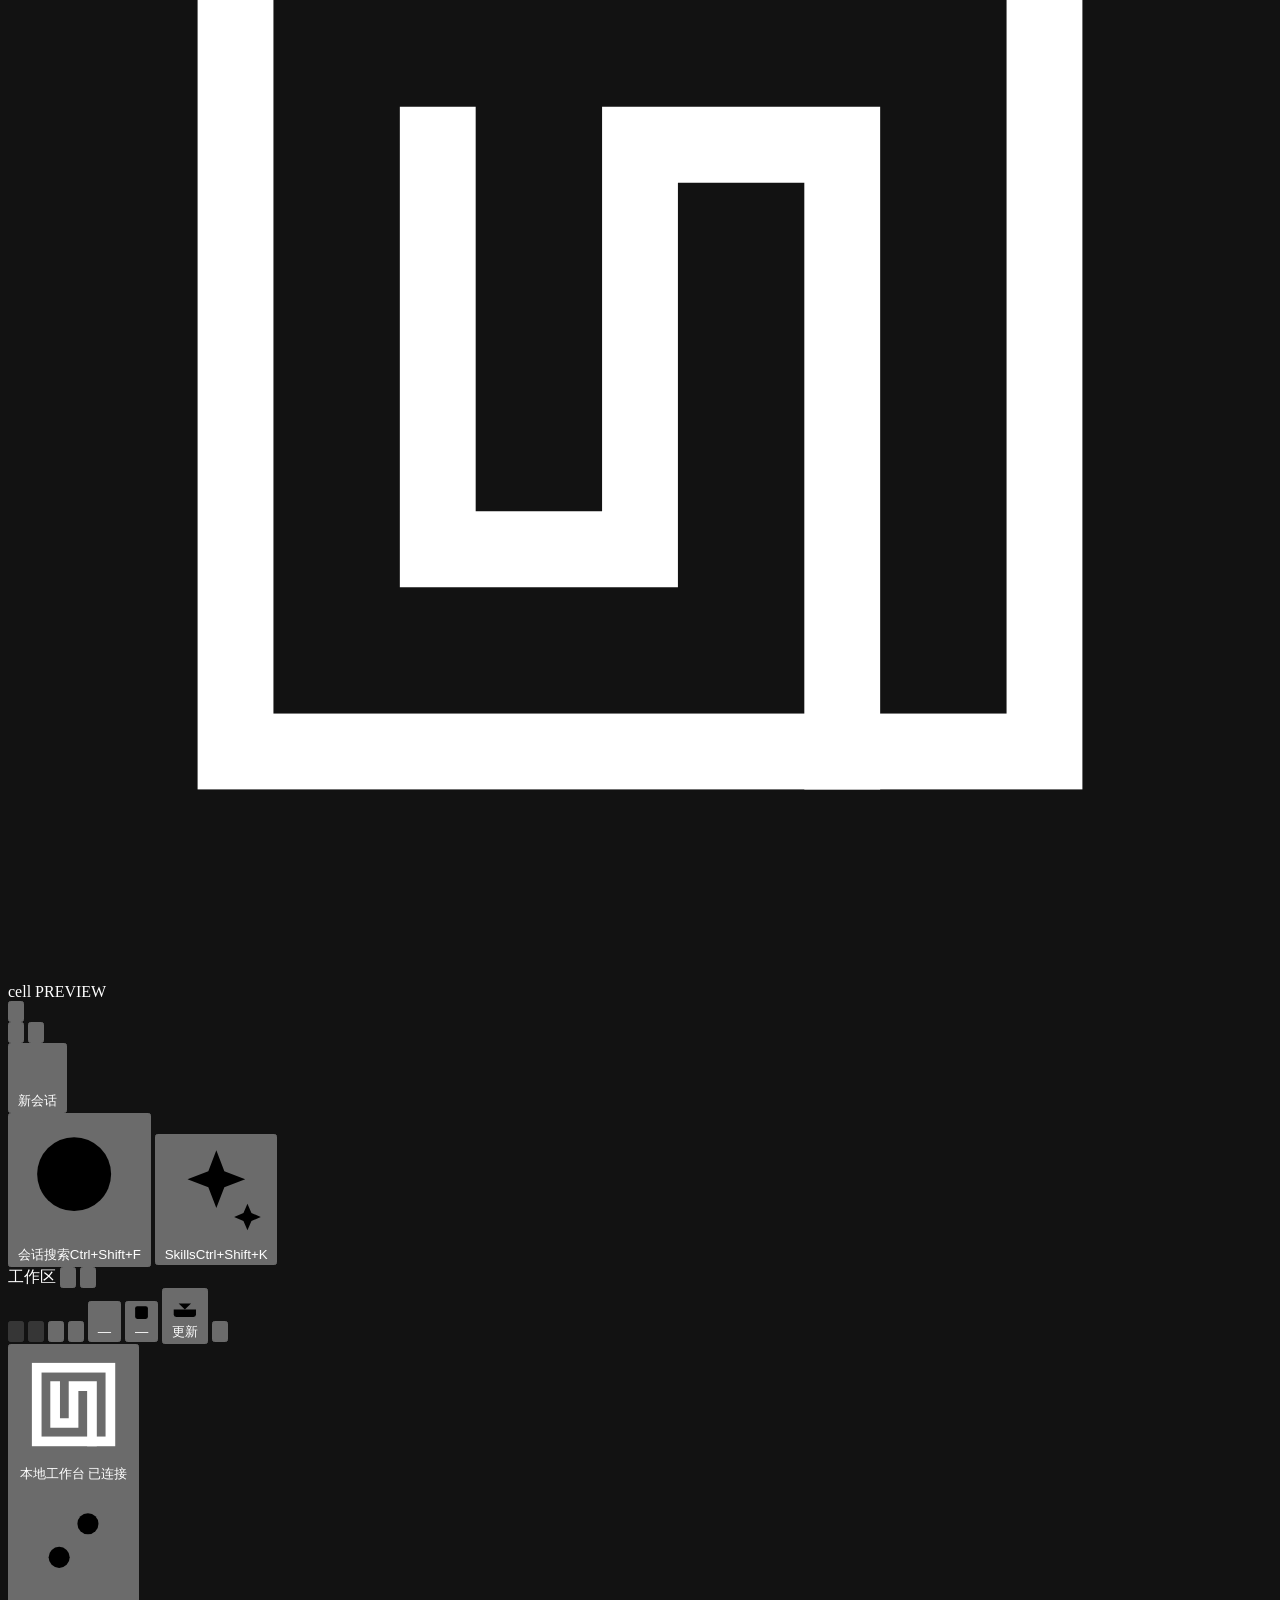
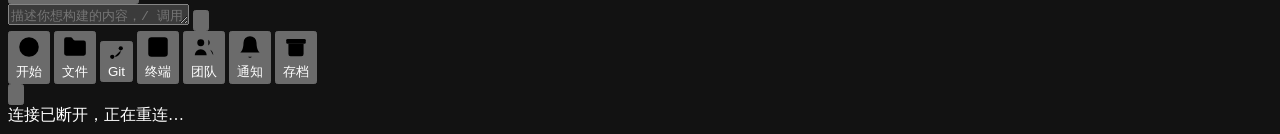
==== commit 72615139: "release" ====
--- a/src/ui/src/index.html
+++ b/src/ui/src/index.html
@@ -138,6 +138,10 @@
             <svg class="uico" viewBox="0 0 24 24" aria-hidden="true"><path d="M4.5 20V11M9.75 20V5M15 20v-6M20.25 20V8.5"/><path d="M2.5 20h19"/></svg>
             <span class="sb-uval" id="navUsageVal">—</span>
           </button>
+          <button class="icon-btn sm sb-uchip" id="navTasks" title="后台任务" aria-haspopup="dialog" aria-expanded="false" aria-label="后台任务">
+            <svg class="uico" viewBox="0 0 24 24" aria-hidden="true"><rect x="3" y="3" width="18" height="18" rx="3"/><path d="m7 9 3 3-3 3M13 15h4"/></svg>
+            <span class="sb-uval" id="navTasksVal">—</span>
+          </button>
           <button class="icon-btn sm sb-uchip" id="navUpdate" title="有新版本" aria-label="有新版本，前往下载">
             <svg class="uico" viewBox="0 0 24 24" aria-hidden="true"><path d="M21 15v4a2 2 0 0 1-2 2H5a2 2 0 0 1-2-2v-4"/><path d="m7 10 5 5 5-5M12 15V3"/></svg>
             <span class="sb-uval">更新</span>
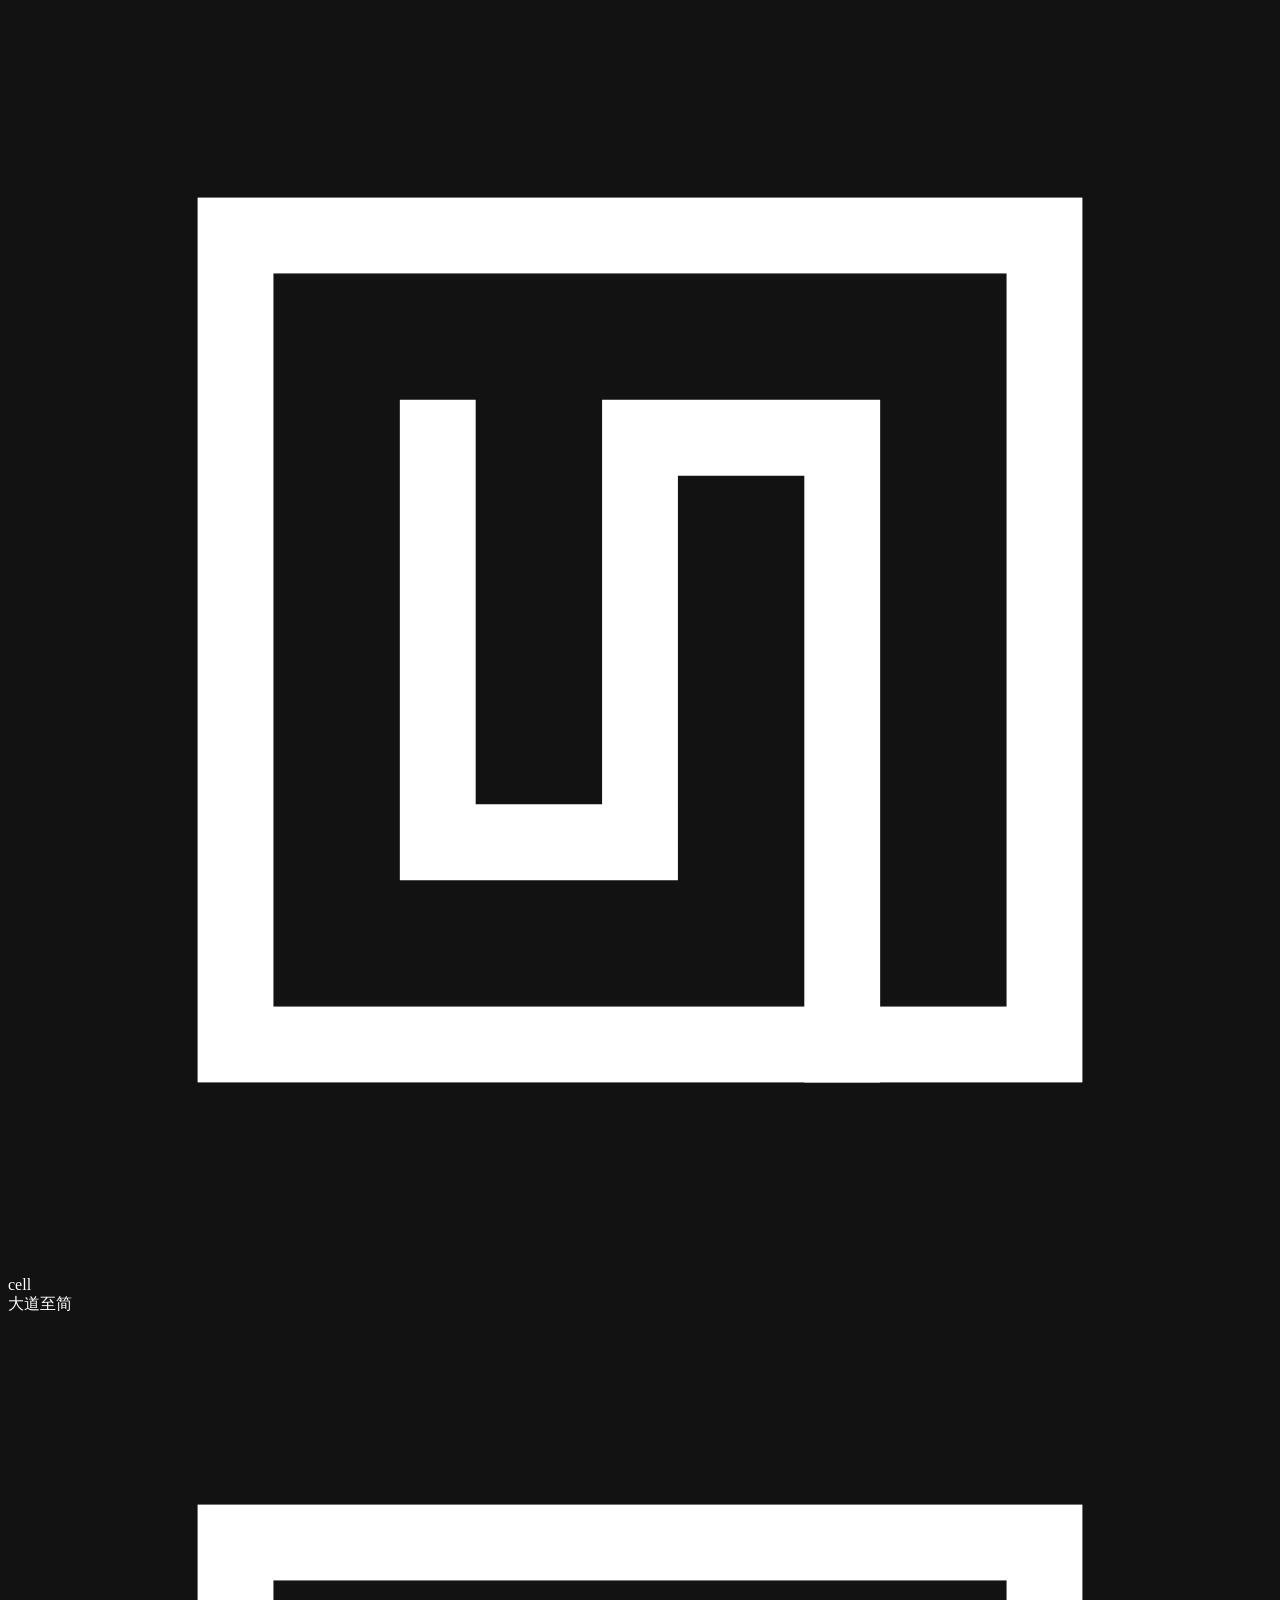
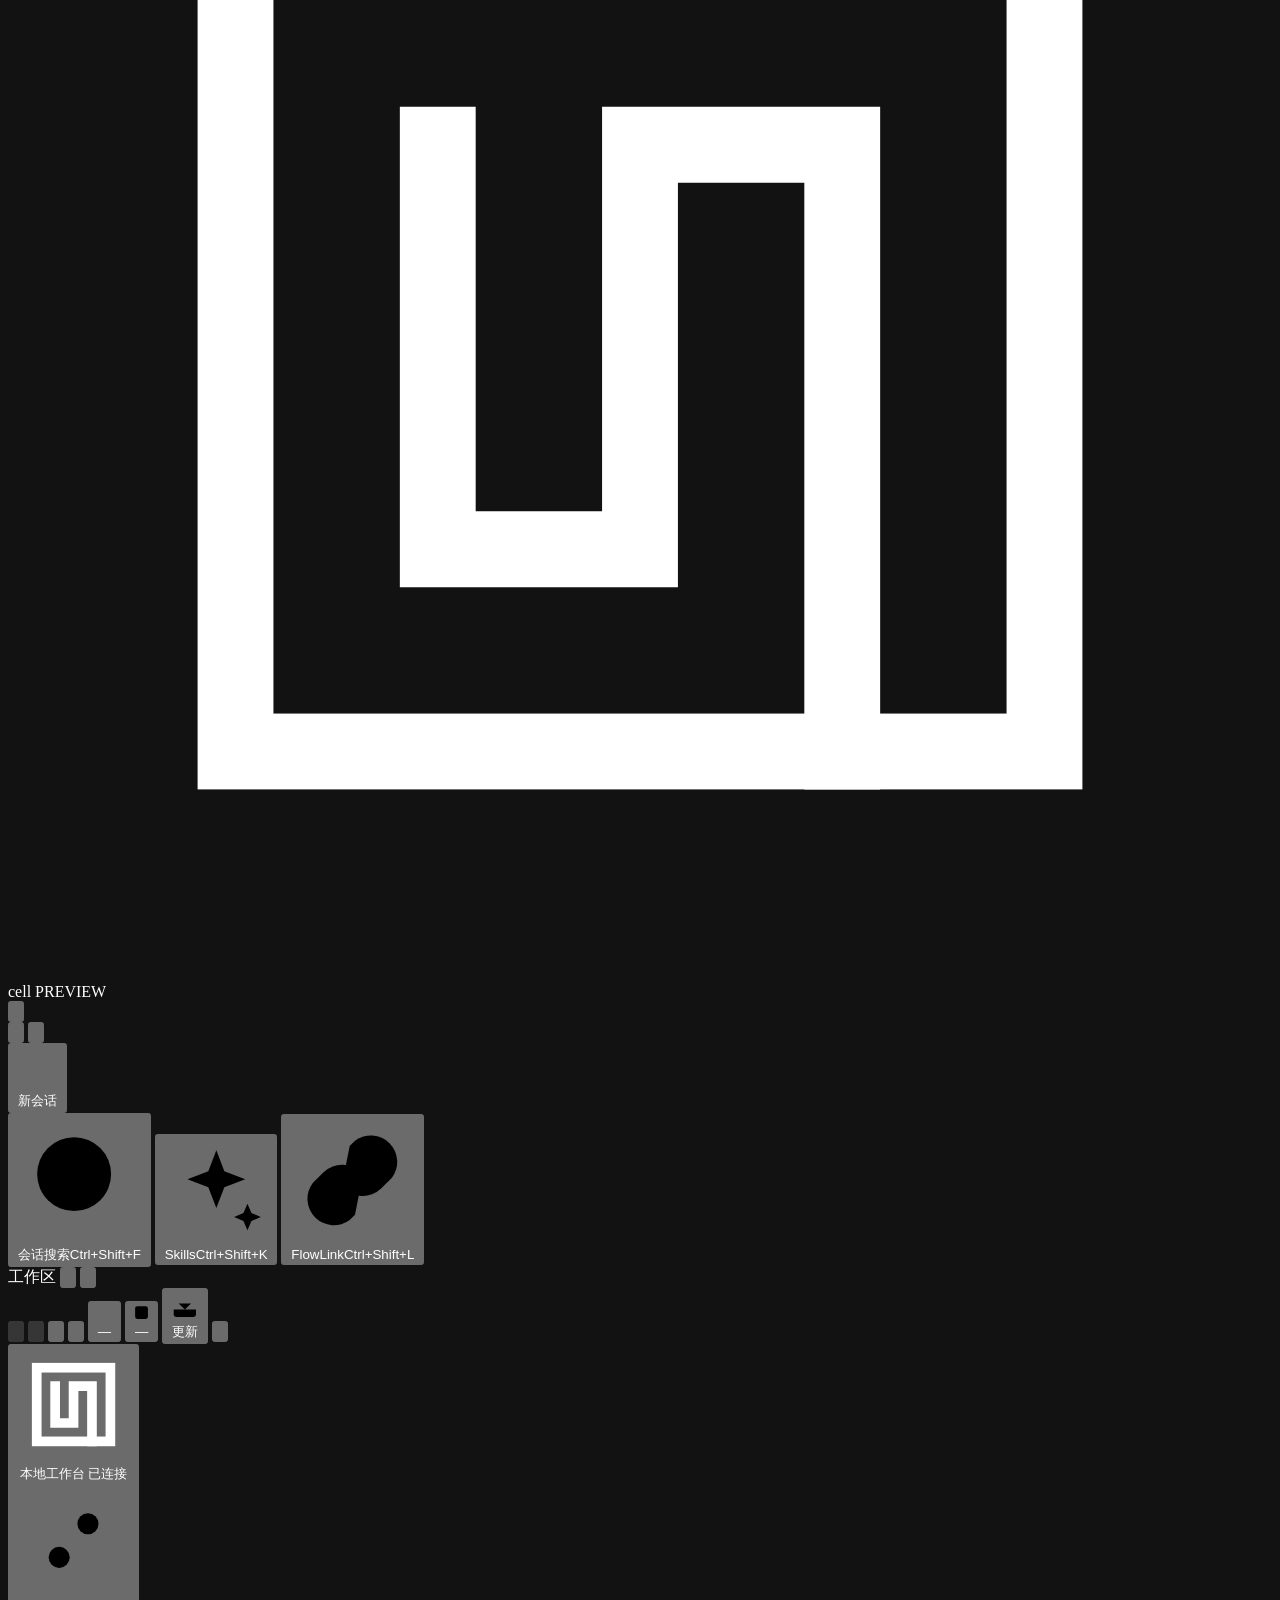
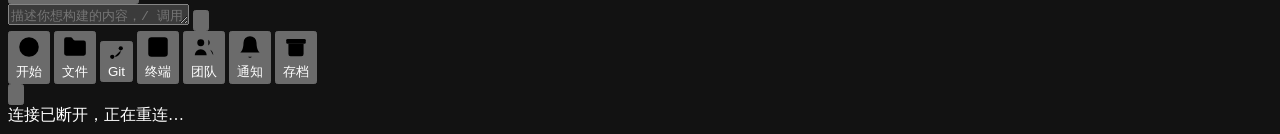
==== commit 1ee39ccd: "release" ====
--- a/src/ui/src/index.html
+++ b/src/ui/src/index.html
@@ -112,7 +112,24 @@
           <span class="ni-ico"><svg class="uico" viewBox="0 0 24 24" aria-hidden="true"><path d="m12 3 1.8 4.7L18.5 9.5l-4.7 1.8L12 16l-1.8-4.7L5.5 9.5l4.7-1.8L12 3Z"/><path d="M19 15l.9 2.1L22 18l-2.1.9L19 21l-.9-2.1L16 18l2.1-.9L19 15Z"/></svg></span>
           <span class="ni-label">Skills</span><span class="sb-kbd">Ctrl+Shift+K</span>
         </button>
+        <!-- FlowLink：配对、远程工作区、传输列表都在这一页（设置页只留「已连接」） -->
+        <button class="sb-nav-item" id="btnFlowLink" title="FlowLink 管理 (Ctrl+Shift+L)">
+          <span class="ni-ico"><svg class="uico" viewBox="0 0 24 24" aria-hidden="true"><path d="M10 13a5 5 0 0 0 7.5.5l2-2a5 5 0 0 0-7-7l-1 1"/><path d="M14 11a5 5 0 0 0-7.5-.5l-2 2a5 5 0 0 0 7 7l1-1"/></svg></span>
+          <span class="ni-label">FlowLink</span><span class="sb-kbd">Ctrl+Shift+L</span>
+        </button>
       </nav>
+
+      <!-- FlowLink 工作区：远程工作区（执行在对端 cell 上）。无内容时整段隐藏。 -->
+      <div class="sb-section" id="flowWsSection" hidden>
+        <div class="sb-section-head">
+          <span class="sb-section-title">FlowLink 工作区</span>
+          <span class="grow"></span>
+          <button class="icon-btn sm" id="btnFlowWsManage" title="管理 FlowLink 工作区">
+            <svg class="uico" viewBox="0 0 24 24" aria-hidden="true"><path d="M10 13a5 5 0 0 0 7.5.5l2-2a5 5 0 0 0-7-7l-1 1"/><path d="M14 11a5 5 0 0 0-7.5-.5l-2 2a5 5 0 0 0 7 7l1-1"/></svg>
+          </button>
+        </div>
+        <div id="flowWsList" class="sb-list"></div>
+      </div>
 
       <div class="sb-section">
         <div class="sb-section-head">
@@ -239,6 +256,7 @@
 <!-- ==================== 覆盖层容器（内容由 06/07 脚本构建） ==================== -->
 <div id="settings"></div>
 <div id="skillsPage"></div>
+<div id="flowlinkPage"></div>
 <div class="modal" id="approvalModal"></div>
 <div class="modal" id="genericModal"></div>
 <div class="modal" id="searchModal"></div>
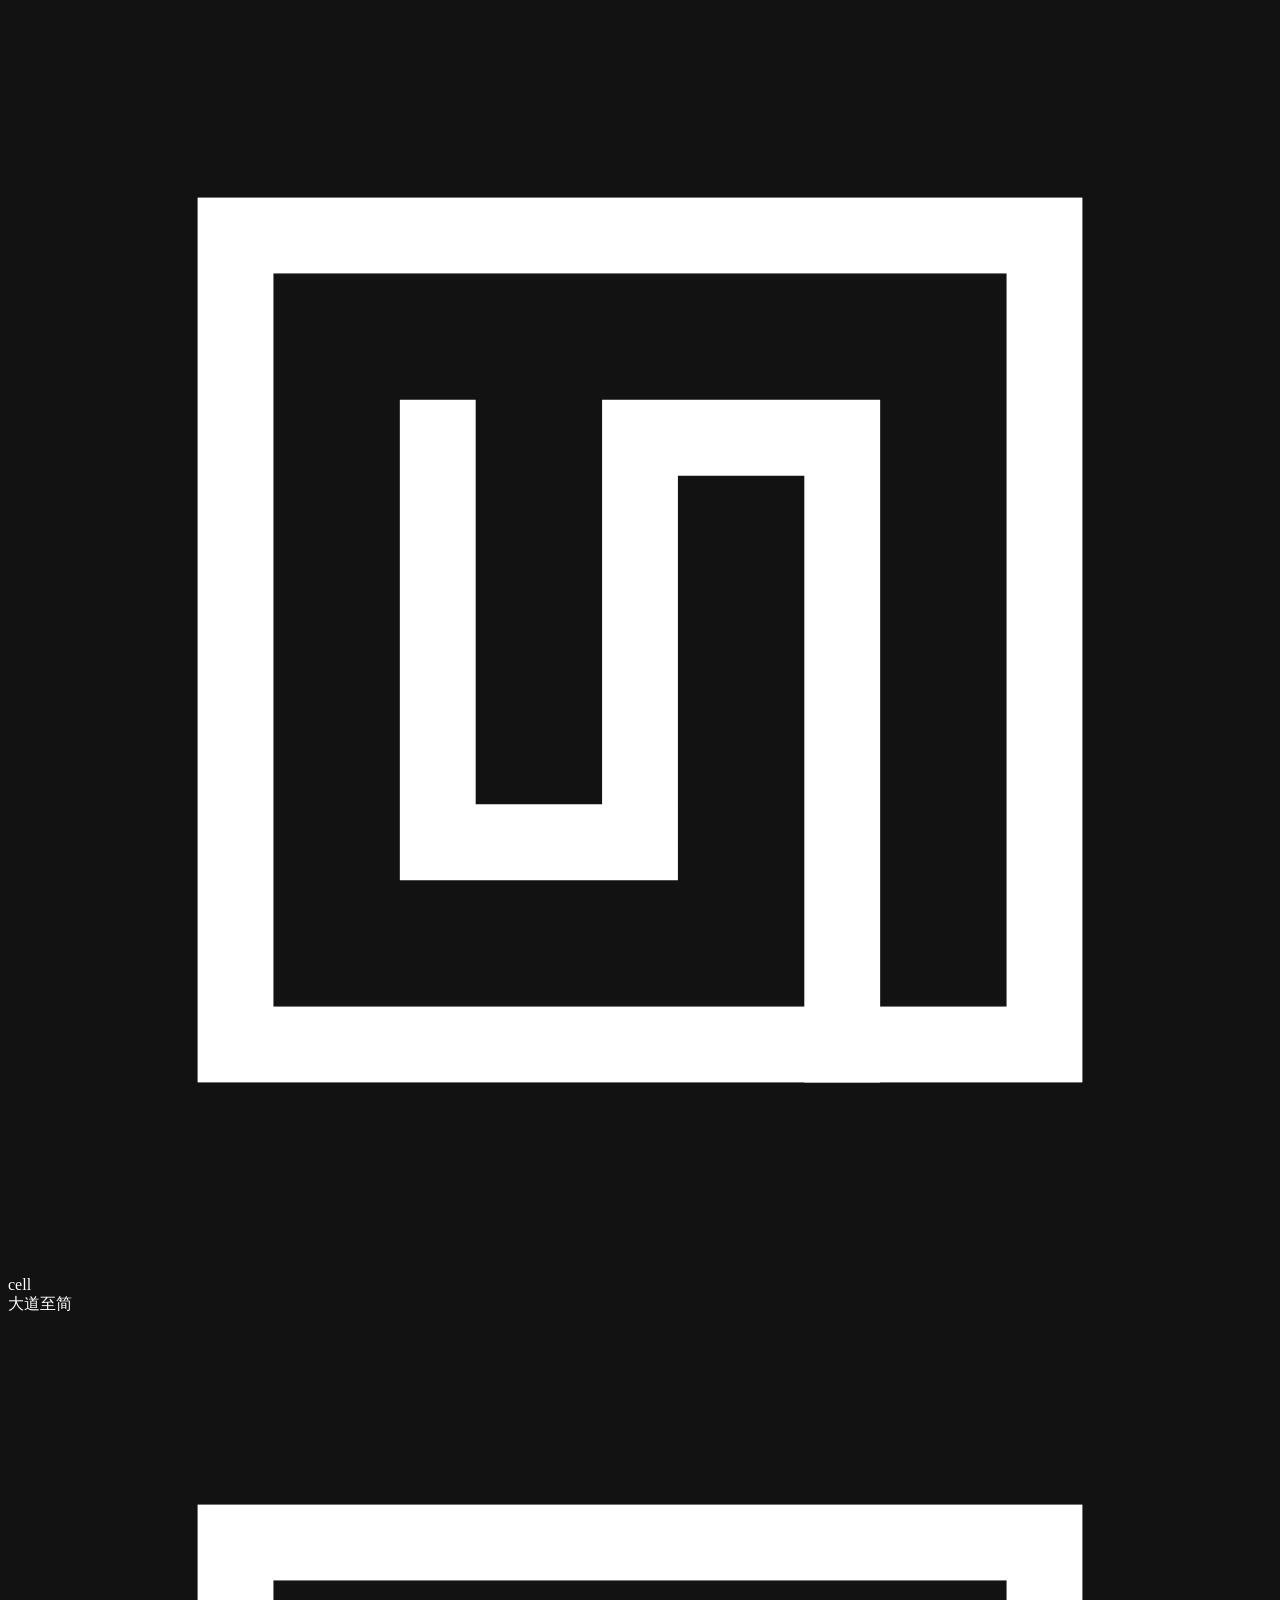
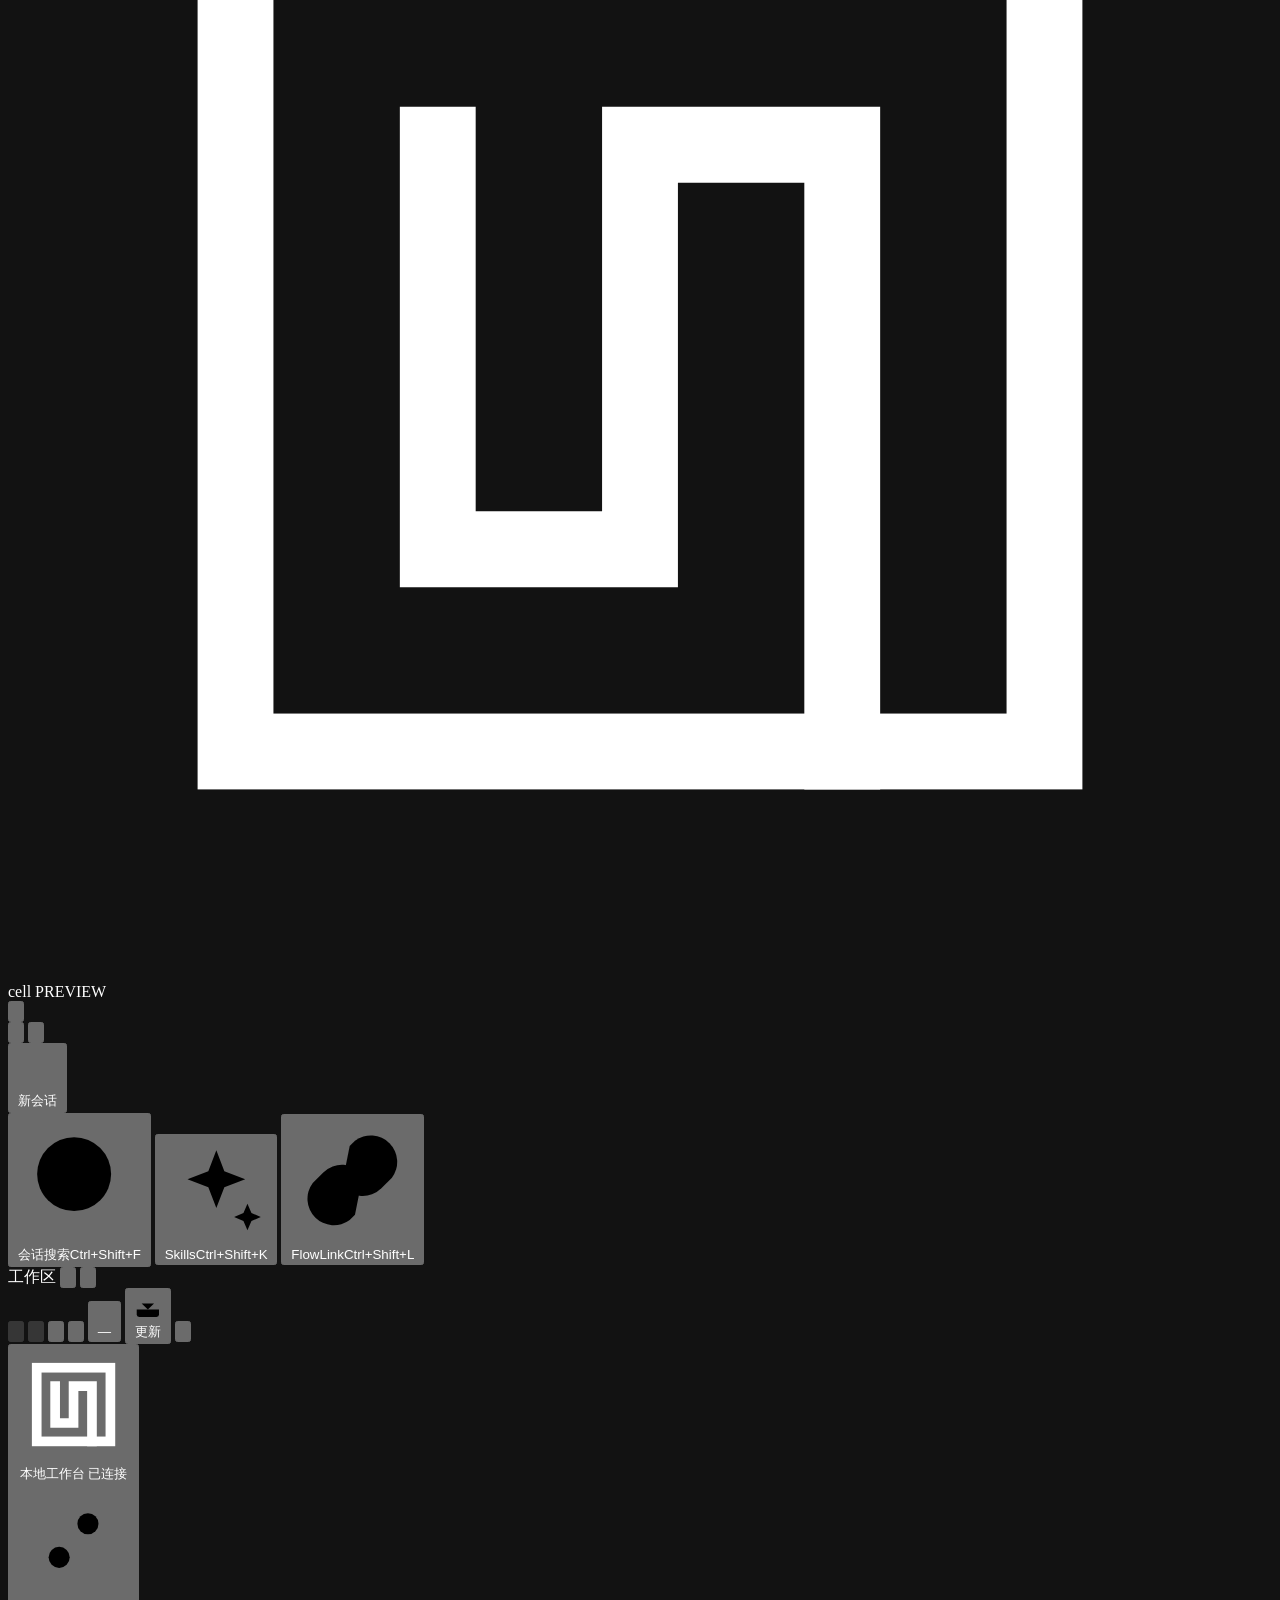
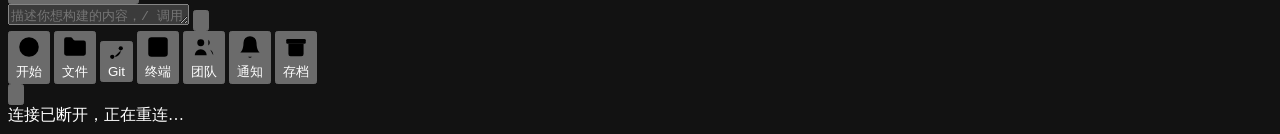
==== commit 0462388e: "release" ====
--- a/src/ui/src/index.html
+++ b/src/ui/src/index.html
@@ -155,10 +155,6 @@
             <svg class="uico" viewBox="0 0 24 24" aria-hidden="true"><path d="M4.5 20V11M9.75 20V5M15 20v-6M20.25 20V8.5"/><path d="M2.5 20h19"/></svg>
             <span class="sb-uval" id="navUsageVal">—</span>
           </button>
-          <button class="icon-btn sm sb-uchip" id="navTasks" title="后台任务" aria-haspopup="dialog" aria-expanded="false" aria-label="后台任务">
-            <svg class="uico" viewBox="0 0 24 24" aria-hidden="true"><rect x="3" y="3" width="18" height="18" rx="3"/><path d="m7 9 3 3-3 3M13 15h4"/></svg>
-            <span class="sb-uval" id="navTasksVal">—</span>
-          </button>
           <button class="icon-btn sm sb-uchip" id="navUpdate" title="有新版本" aria-label="有新版本，前往下载">
             <svg class="uico" viewBox="0 0 24 24" aria-hidden="true"><path d="M21 15v4a2 2 0 0 1-2 2H5a2 2 0 0 1-2-2v-4"/><path d="m7 10 5 5 5-5M12 15V3"/></svg>
             <span class="sb-uval">更新</span>
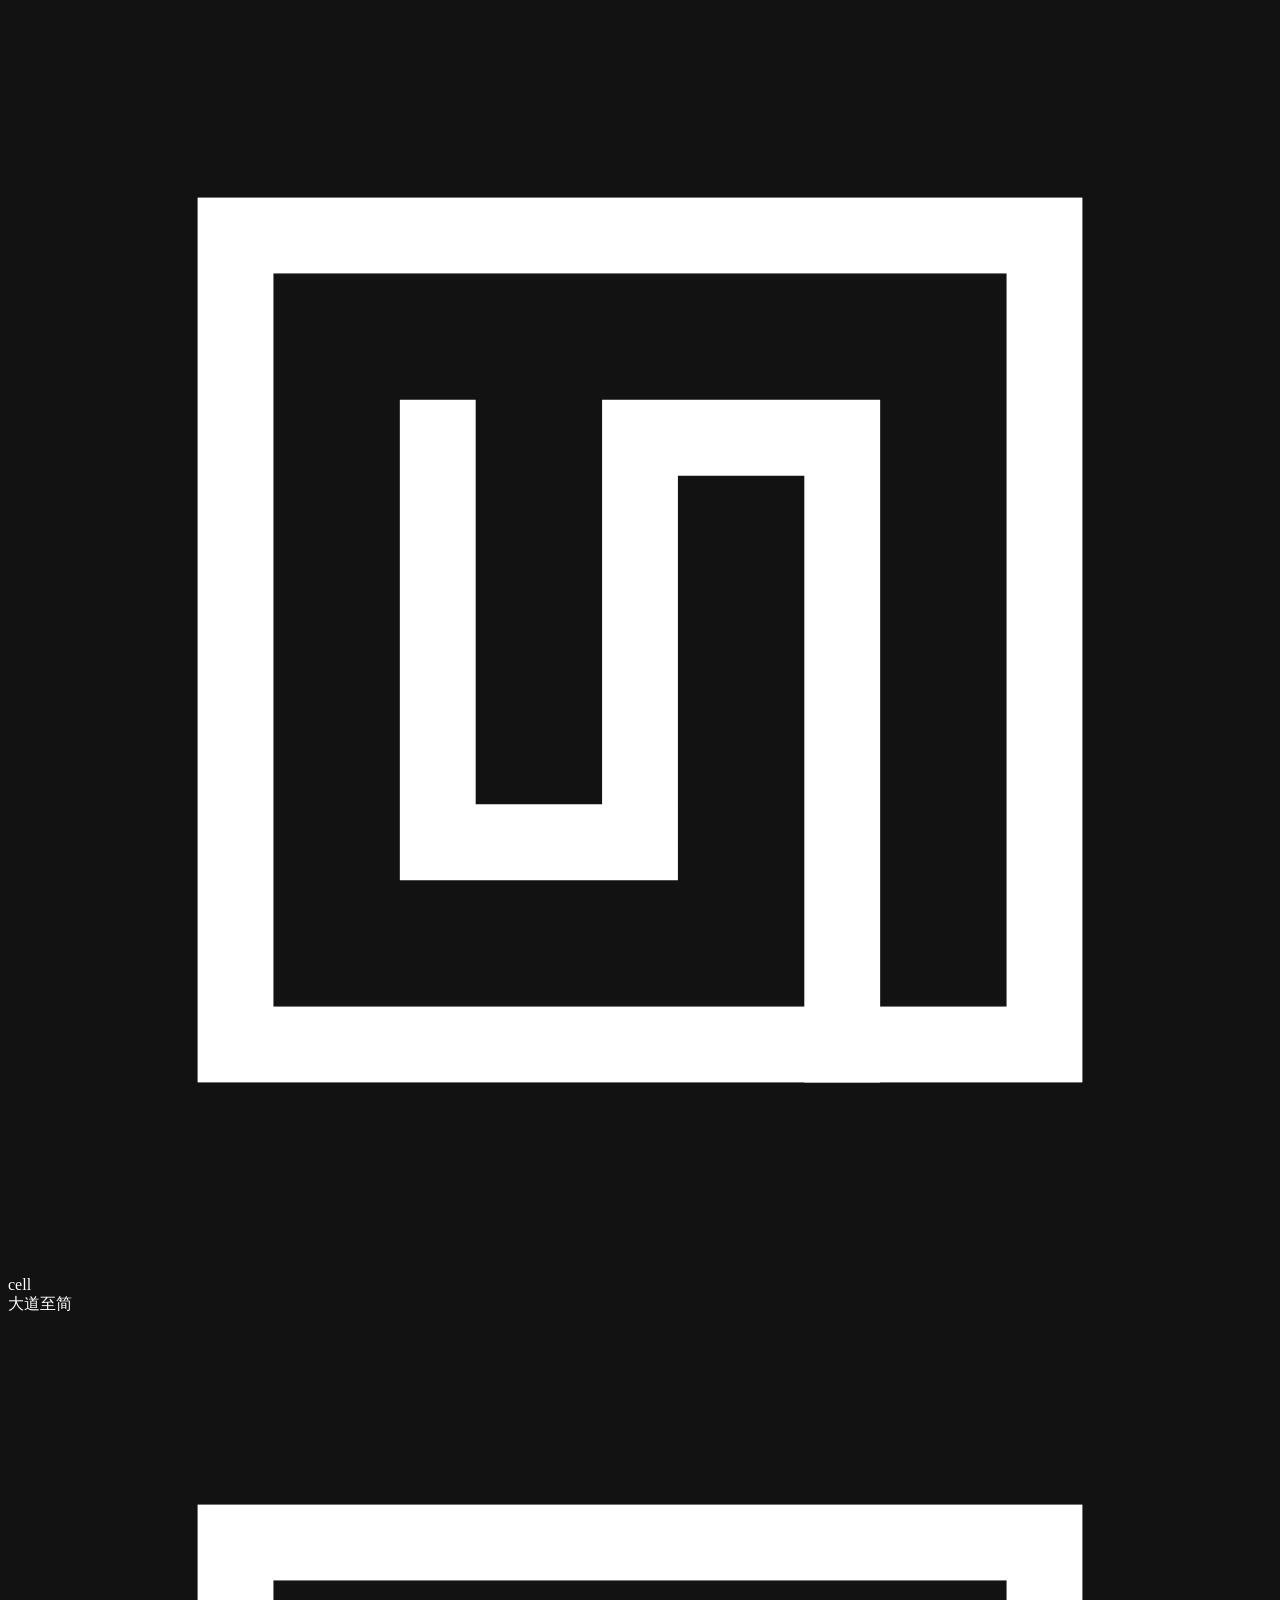
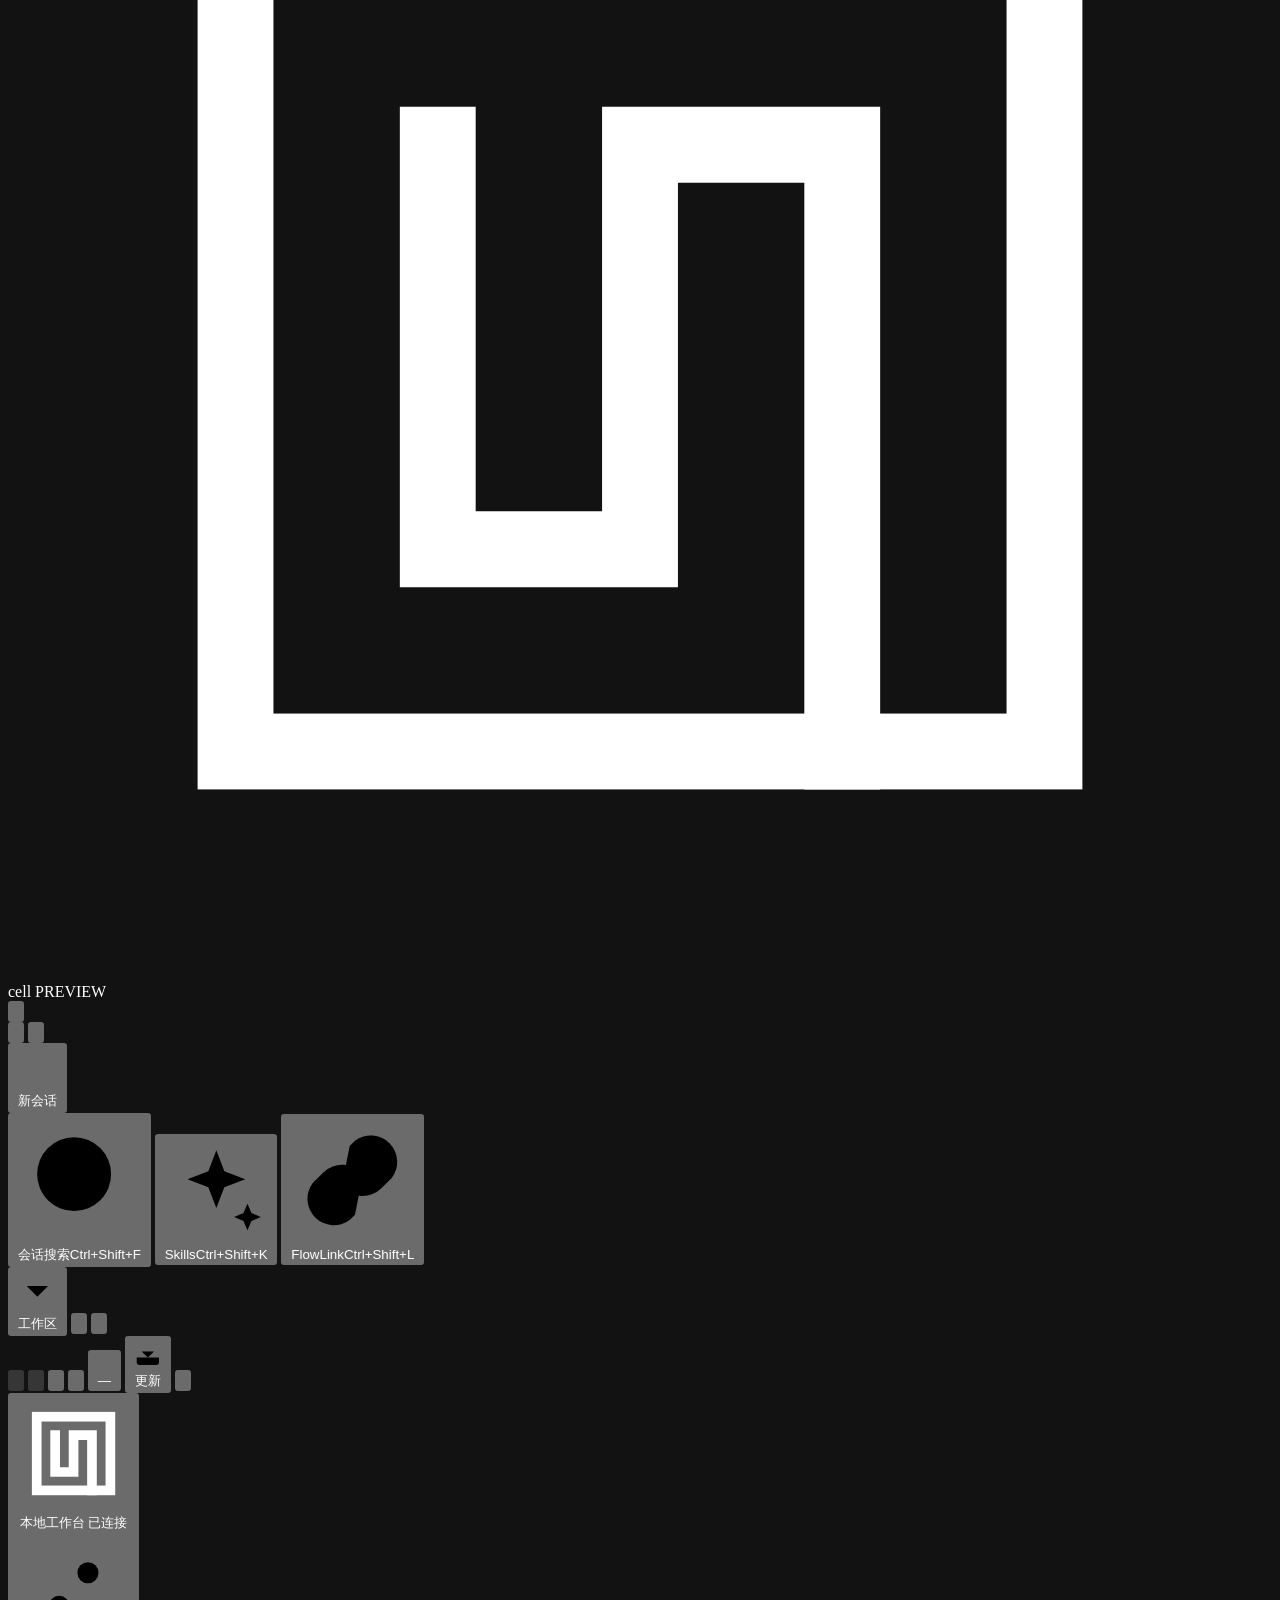
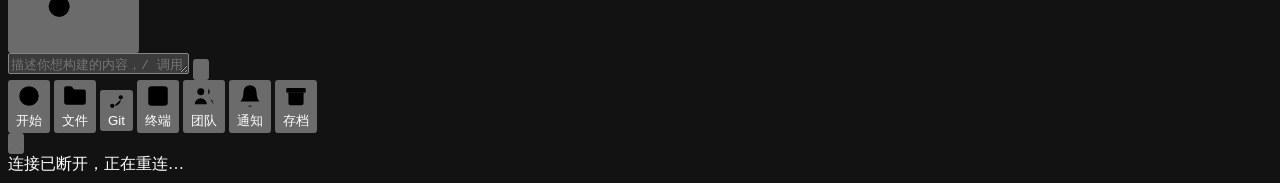
==== commit 7e6a418a: "saved" ====
--- a/src/ui/src/index.html
+++ b/src/ui/src/index.html
@@ -119,11 +119,21 @@
         </button>
       </nav>
 
-      <!-- FlowLink 工作区：远程工作区（执行在对端 cell 上）。无内容时整段隐藏。 -->
+      <!-- FlowLink 工作区：远程工作区（执行在对端 cell 上）。无内容时整段隐藏。
+           段头左边的三角是这一段的折叠开关（两段列表抢同一块高度，用户可以只
+           看其中一段）；右边除了「管理」，还有一个显式的「刷新」—— 对端新开的
+           会话不会推事件过来，会话缓存又有 30 秒 TTL，只有按钮能让它立刻去问。 -->
       <div class="sb-section" id="flowWsSection" hidden>
         <div class="sb-section-head">
-          <span class="sb-section-title">FlowLink 工作区</span>
+          <button class="sb-sec-toggle" id="btnFlowWsToggle" data-sec-label="FlowLink 工作区"
+                  aria-expanded="true" aria-controls="flowWsList" title="折叠 FlowLink 工作区">
+            <span class="sec-chev"><svg class="uico" viewBox="0 0 24 24" aria-hidden="true"><path d="m6 9 6 6 6-6"/></svg></span>
+            <span class="sb-section-title">FlowLink 工作区</span>
+          </button>
           <span class="grow"></span>
+          <button class="icon-btn sm" id="btnFlowWsRefresh" title="刷新对端工作区与对端会话列表">
+            <svg class="uico" viewBox="0 0 24 24" aria-hidden="true"><path d="M21 12a8 8 0 1 1-2.34-5.66M21 4v4h-4"/></svg>
+          </button>
           <button class="icon-btn sm" id="btnFlowWsManage" title="管理 FlowLink 工作区">
             <svg class="uico" viewBox="0 0 24 24" aria-hidden="true"><path d="M10 13a5 5 0 0 0 7.5.5l2-2a5 5 0 0 0-7-7l-1 1"/><path d="M14 11a5 5 0 0 0-7.5-.5l-2 2a5 5 0 0 0 7 7l1-1"/></svg>
           </button>
@@ -131,9 +141,13 @@
         <div id="flowWsList" class="sb-list"></div>
       </div>
 
-      <div class="sb-section">
+      <div class="sb-section" id="wsSection">
         <div class="sb-section-head">
-          <span class="sb-section-title">工作区</span>
+          <button class="sb-sec-toggle" id="btnWsToggle" data-sec-label="工作区"
+                  aria-expanded="true" aria-controls="sessionList" title="折叠工作区">
+            <span class="sec-chev"><svg class="uico" viewBox="0 0 24 24" aria-hidden="true"><path d="m6 9 6 6 6-6"/></svg></span>
+            <span class="sb-section-title">工作区</span>
+          </button>
           <span class="grow"></span>
           <button class="icon-btn sm" id="btnWsFilter" title="筛选会话">
             <svg class="uico" viewBox="0 0 24 24" aria-hidden="true"><path d="M3 5h18l-7 8v6l-4 2v-8L3 5Z"/></svg>
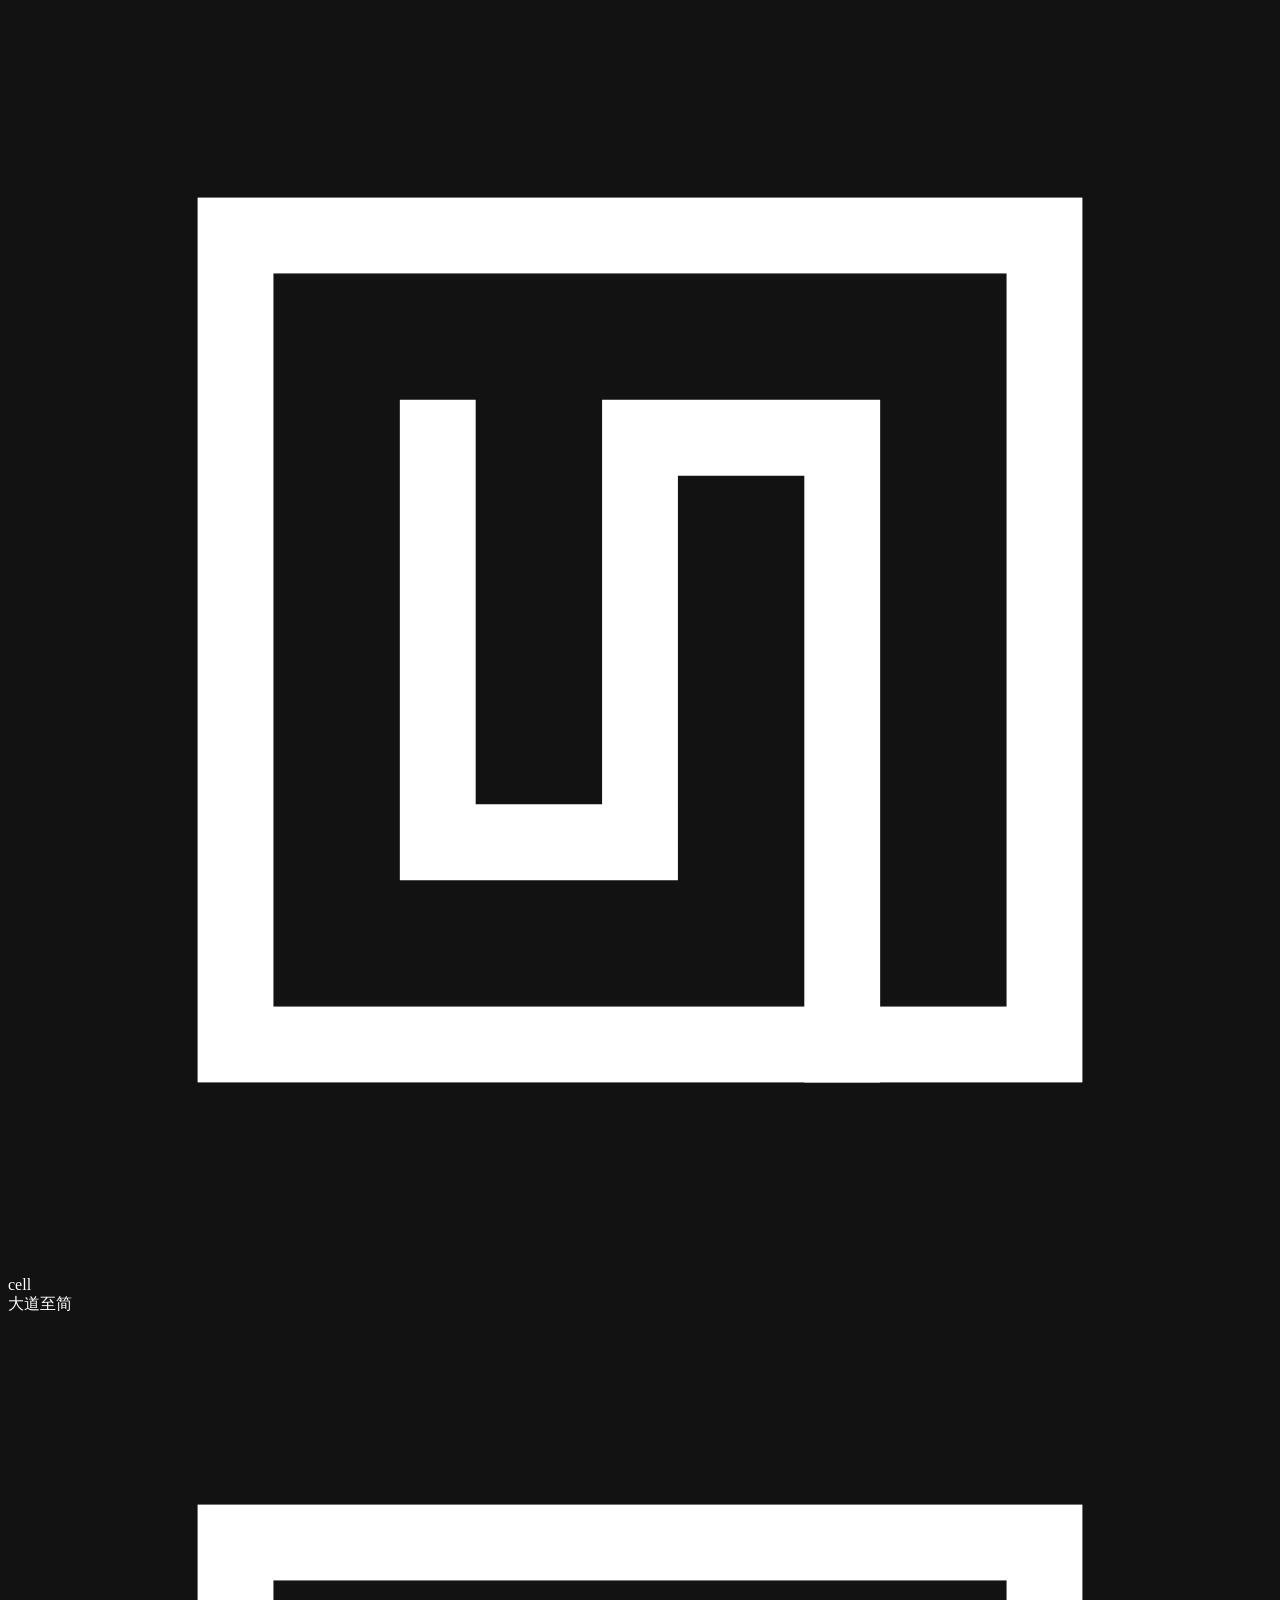
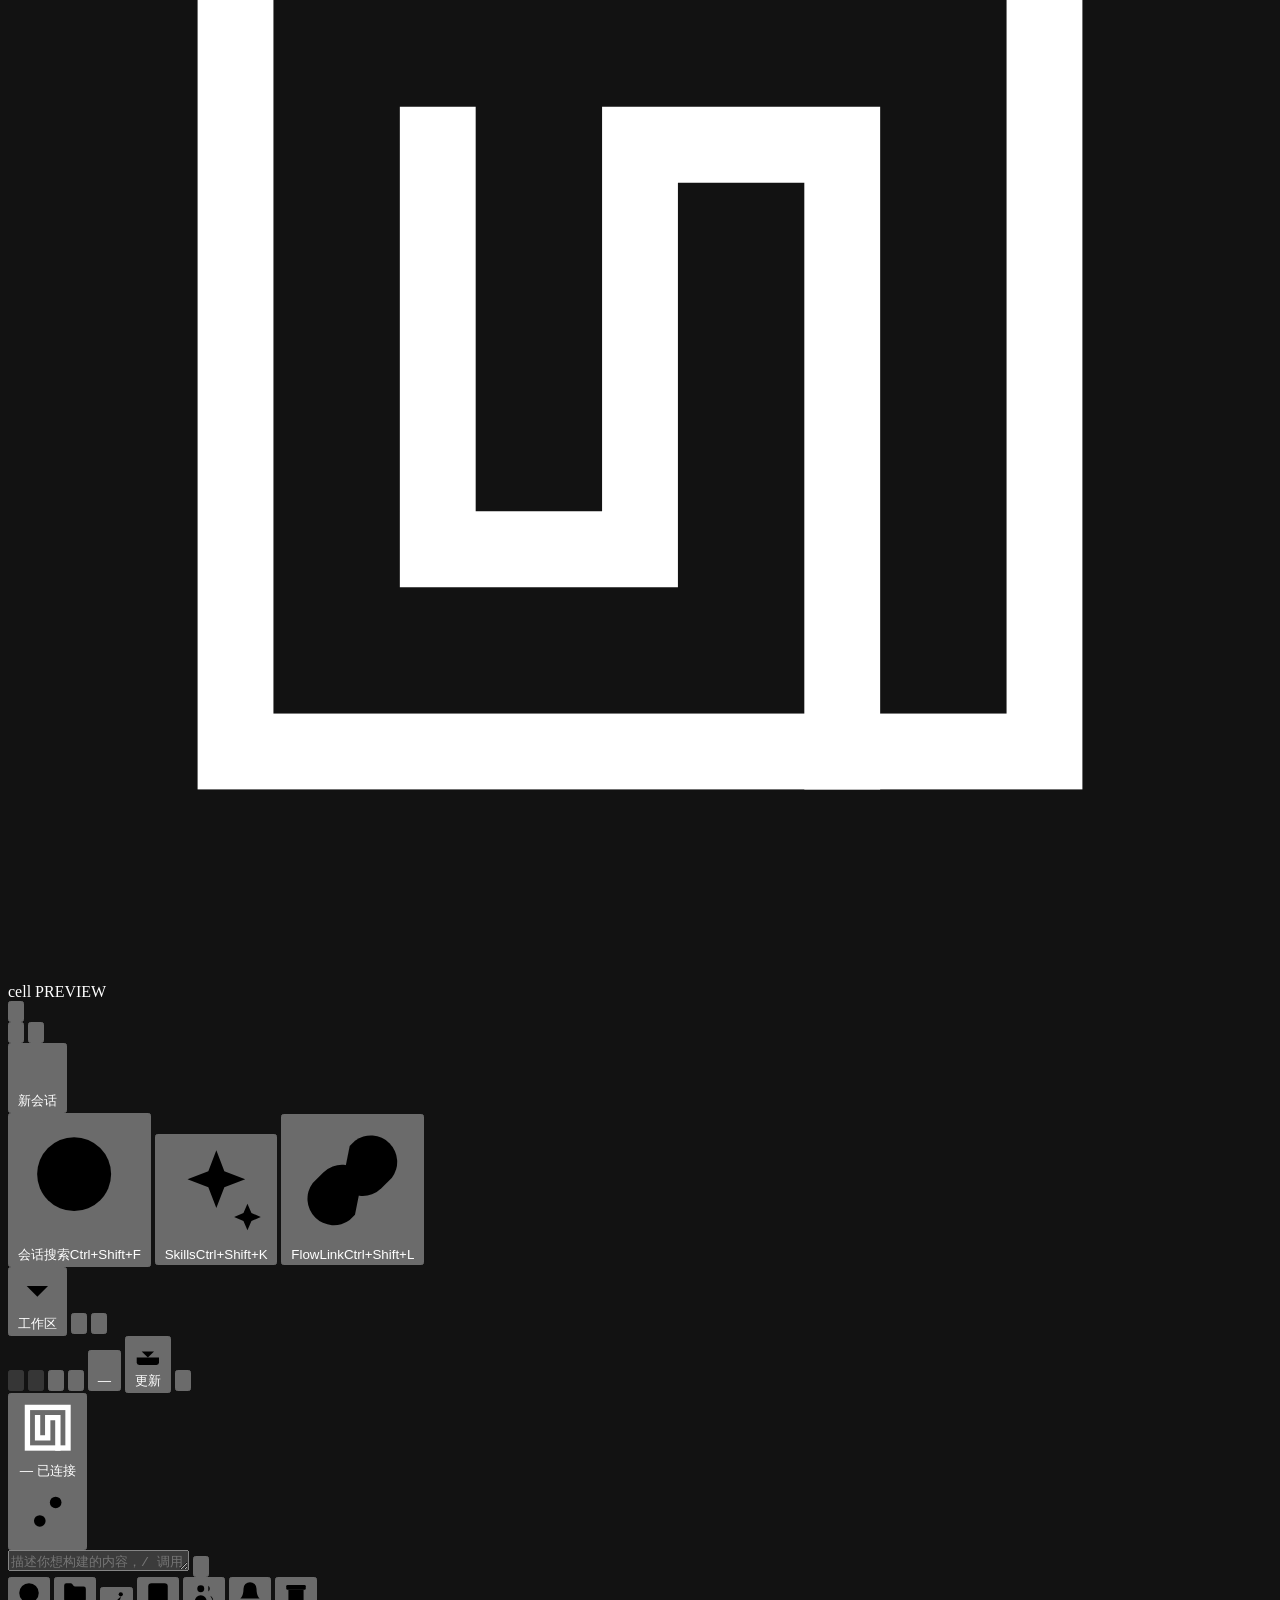
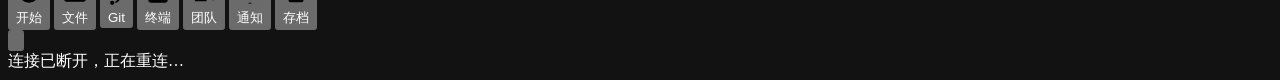
==== commit 5bf5e9ea: "release" ====
--- a/src/ui/src/index.html
+++ b/src/ui/src/index.html
@@ -181,7 +181,7 @@
         <button class="sb-account" id="btnSettings" title="设置 (Ctrl+,)">
           <span class="sb-avatar"><svg viewBox="0 0 500 500" aria-hidden="true"><g fill="none" stroke="currentColor" stroke-width="42" stroke-linejoin="miter" stroke-linecap="square"><rect x="90" y="90" width="320" height="320"/><path d="M 170 170 L 170 330 L 250 330 L 250 170 L 330 170 L 330 410"/></g></svg></span>
           <span class="sb-account-txt">
-            <span class="sb-account-name">本地工作台</span>
+            <span class="sb-account-name sb-balance" id="sbBalance" title="当前供应商账户余额">—</span>
             <span class="sb-account-sub" id="sbConnState">已连接</span>
           </span>
           <span class="sb-gear"><svg class="uico" viewBox="0 0 24 24" aria-hidden="true"><path d="M4 8.5h8.5M17.5 8.5H20M4 15.5h2.5M11.5 15.5H20"/><circle cx="15" cy="8.5" r="2.2"/><circle cx="9" cy="15.5" r="2.2"/></svg></span>
